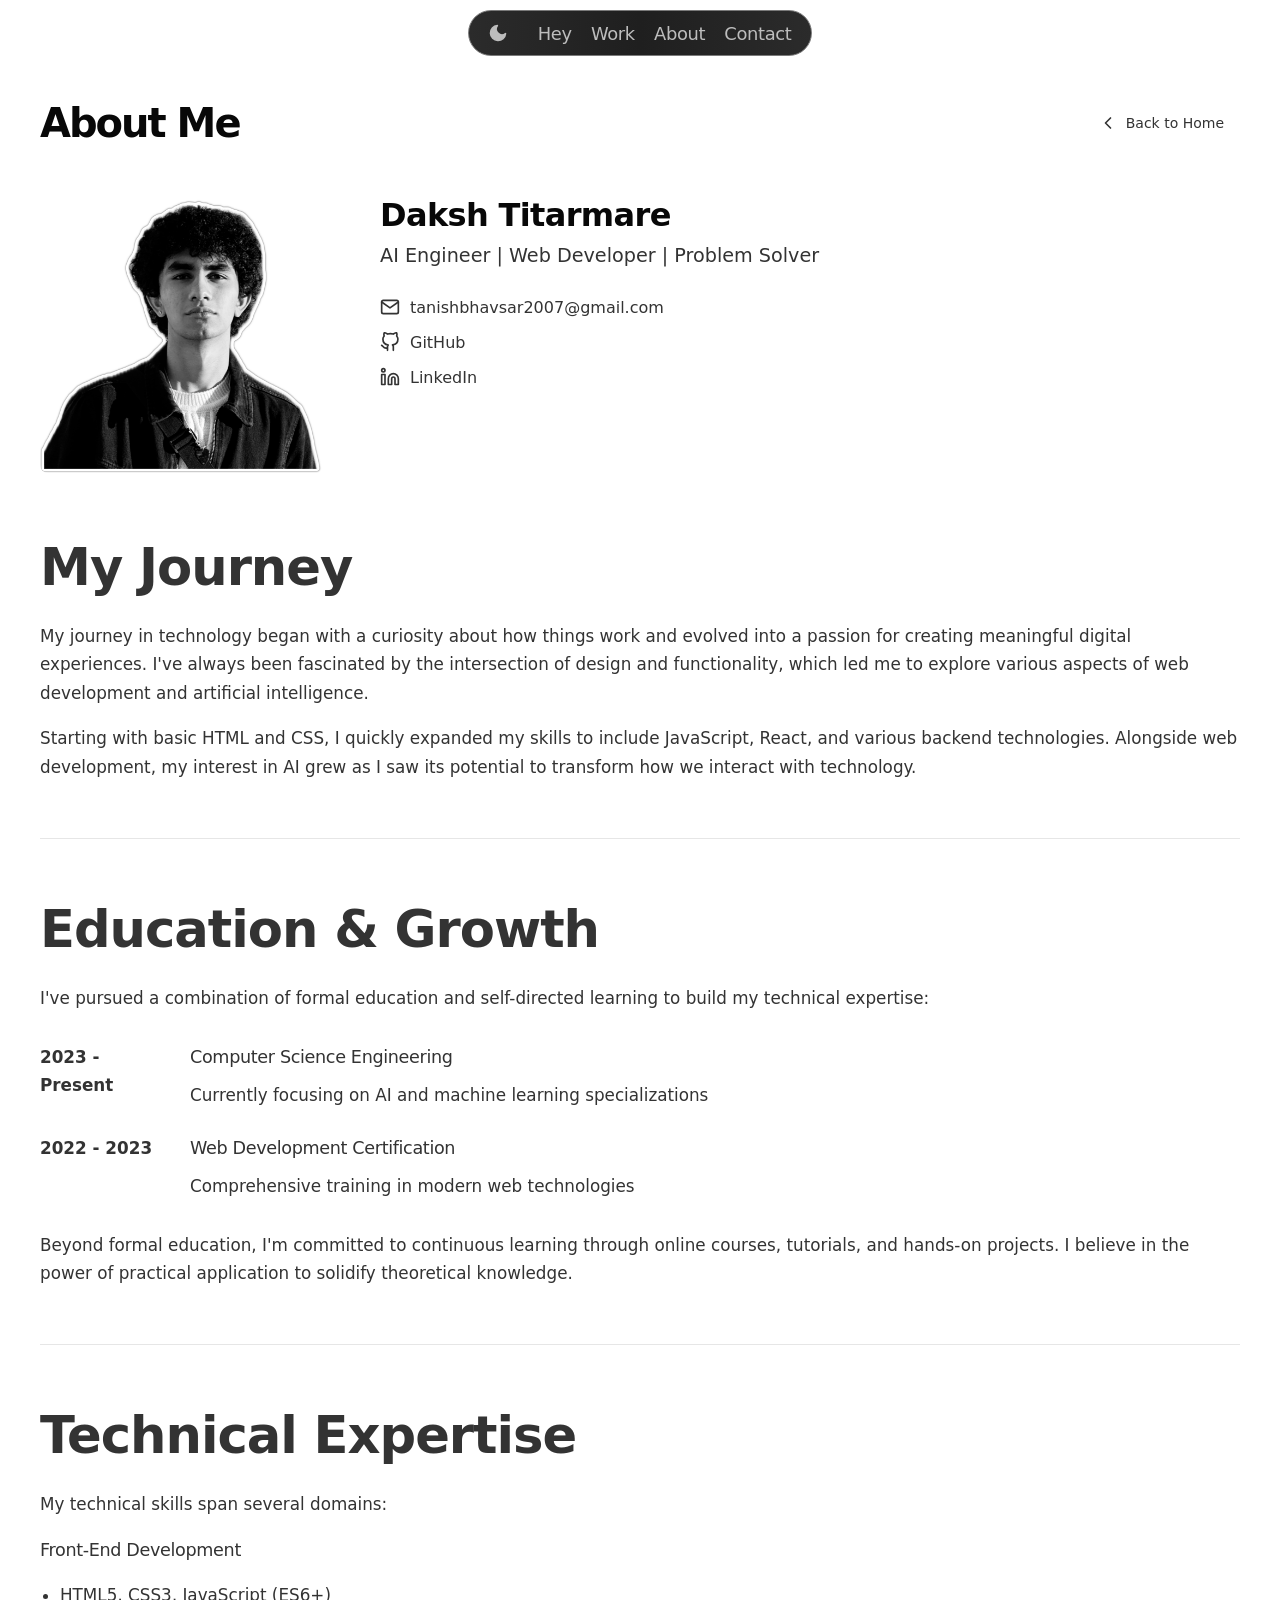
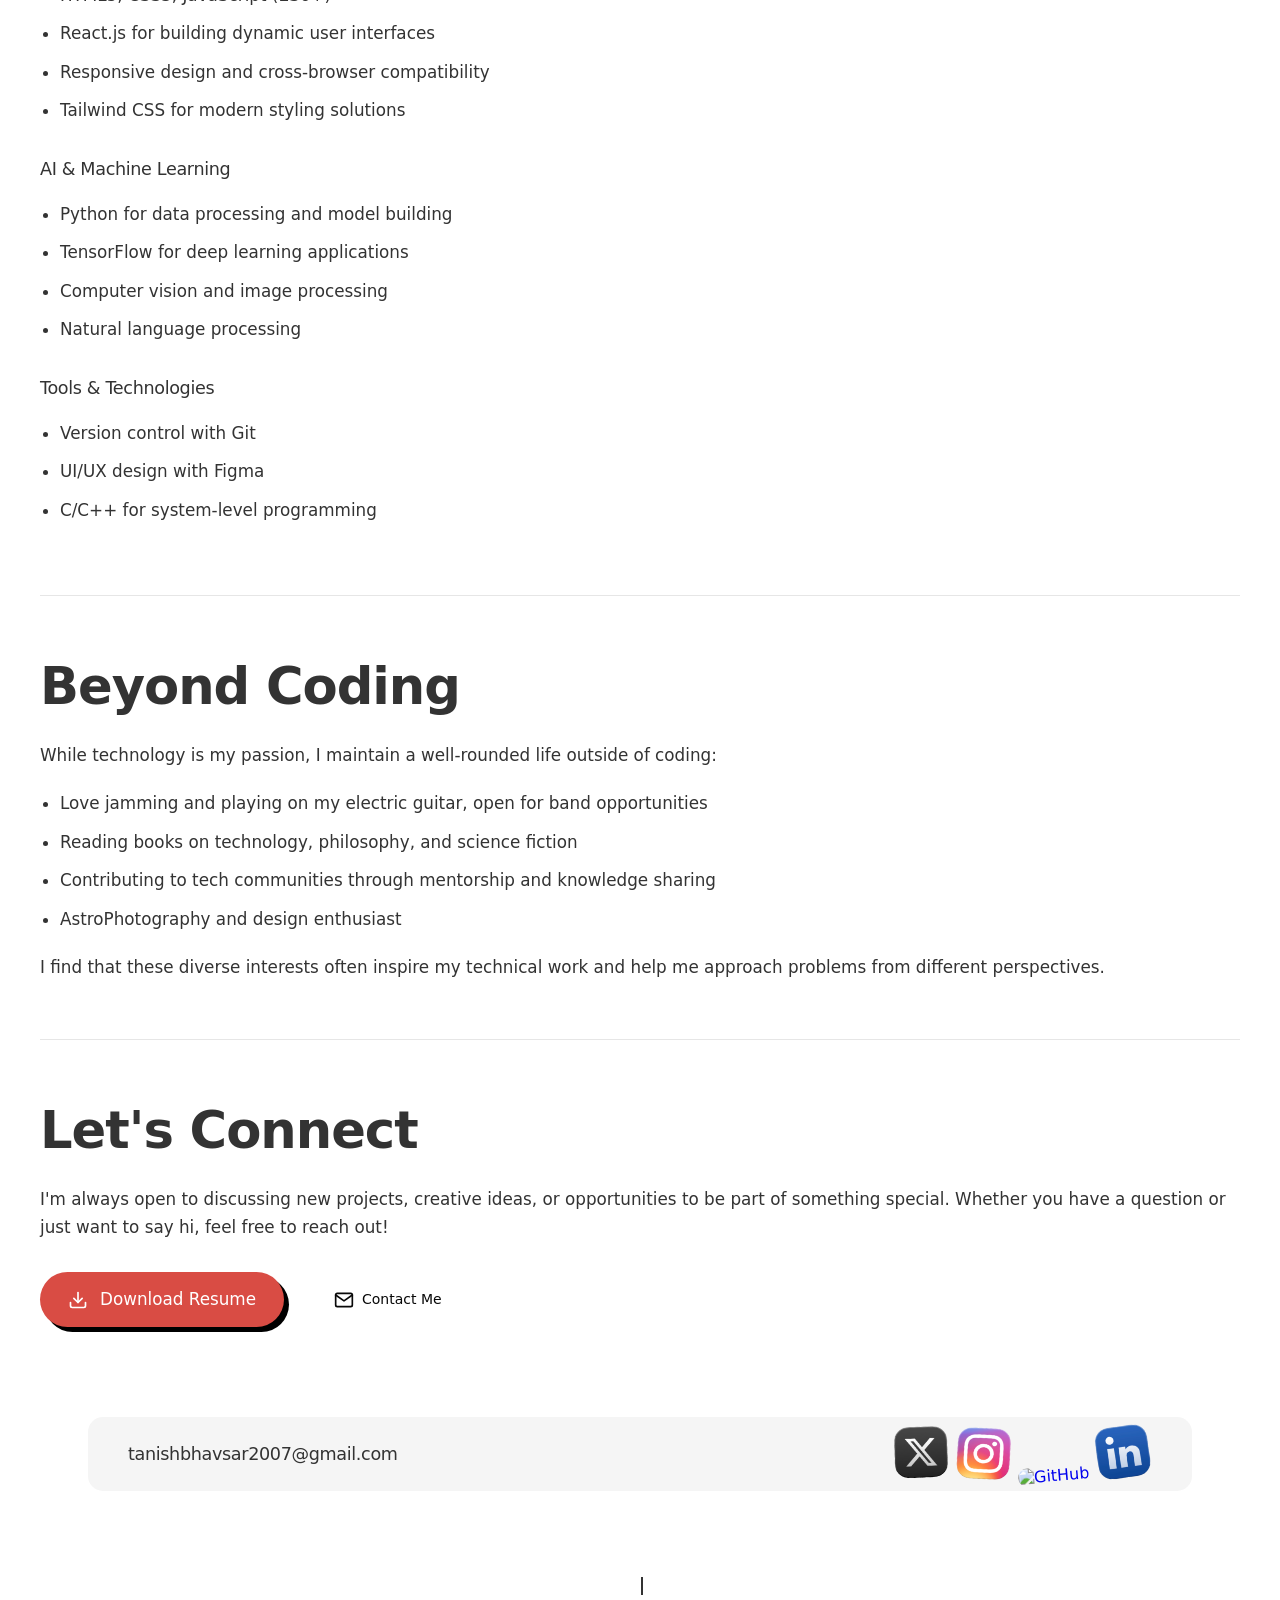
==== Portfolio/about.html @ 8aaceee2 "project-setup" ====
<!DOCTYPE html>
<html lang="en" data-theme="light">
  <head>
    <meta charset="UTF-8" />
    <meta name="viewport" content="width=device-width, initial-scale=1.0" />
    <title>About Daksh Titarmare | Portfolio</title>
    <!-- Favicon links -->
    <link
      rel="apple-touch-icon"
      sizes="180x180"
      href="assets/favicon/apple-touch-icon.png"
    />
    <link
      rel="icon"
      type="image/png"
      sizes="32x32"
      href="assets/favicon/favicon-32x32.png"
    />
    <link
      rel="icon"
      type="image/png"
      sizes="16x16"
      href="assets/favicon/favicon-16x16.png"
    />
    <link rel="manifest" href="assets/favicon/site.webmanifest" />
    <link rel="shortcut icon" href="assets/favicon/favicon.ico" />
    <meta name="theme-color" content="#ffffff" />
    <!-- End favicon links -->
    <link rel="stylesheet" href="index.css" />
  </head>
  <body>
    <div class="taskbar__container">
      <div class="taskbar">
        <button
          id="themeToggle"
          class="theme-toggle"
          aria-label="Toggle dark mode"
        >
          <svg
            xmlns="http://www.w3.org/2000/svg"
            viewBox="0 0 24 24"
            fill="none"
            stroke="currentColor"
            stroke-width="2"
            stroke-linecap="round"
            stroke-linejoin="round"
            class="theme-toggle-icon"
          >
            <path
              d="M21 12.79A9 9 0 1 1 11.21 3 7 7 0 0 0 21 12.79z"
              class="moon-icon"
            ></path>
            <circle
              cx="12"
              cy="12"
              r="5"
              class="sun-icon-circle"
              style="display: none"
            ></circle>
            <line
              x1="12"
              y1="1"
              x2="12"
              y2="3"
              class="sun-icon-line"
              style="display: none"
            ></line>
            <line
              x1="12"
              y1="21"
              x2="12"
              y2="23"
              class="sun-icon-line"
              style="display: none"
            ></line>
            <line
              x1="4.22"
              y1="4.22"
              x2="5.64"
              y2="5.64"
              class="sun-icon-line"
              style="display: none"
            ></line>
            <line
              x1="18.36"
              y1="18.36"
              x2="19.78"
              y2="19.78"
              class="sun-icon-line"
              style="display: none"
            ></line>
            <line
              x1="1"
              y1="12"
              x2="3"
              y2="12"
              class="sun-icon-line"
              style="display: none"
            ></line>
            <line
              x1="21"
              y1="12"
              x2="23"
              y2="12"
              class="sun-icon-line"
              style="display: none"
            ></line>
            <line
              x1="4.22"
              y1="19.78"
              x2="5.64"
              y2="18.36"
              class="sun-icon-line"
              style="display: none"
            ></line>
            <line
              x1="18.36"
              y1="5.64"
              x2="19.78"
              y2="4.22"
              class="sun-icon-line"
              style="display: none"
            ></line>
          </svg>
        </button>
        <a href="index.html#home" class="taskbar__item">Hey</a>
        <a href="index.html#work" class="taskbar__item">Work</a>
        <a href="index.html#story" class="taskbar__item">About</a>
        <a href="index.html#contact" class="taskbar__item">Contact</a>
      </div>

      <!-- Hamburger Menu Button -->
      <button class="hamburger-menu" aria-label="Open Menu">
        <div class="hamburger-line"></div>
        <div class="hamburger-line"></div>
        <div class="hamburger-line"></div>
      </button>

      <!-- Mobile Navigation Menu -->
      <div class="mobile-menu">
        <div class="mobile-menu-header">
          <button
            id="mobileDarkMode"
            class="theme-toggle"
            aria-label="Toggle dark mode"
          >
            <svg
              xmlns="http://www.w3.org/2000/svg"
              viewBox="0 0 24 24"
              fill="none"
              stroke="currentColor"
              stroke-width="2"
              stroke-linecap="round"
              stroke-linejoin="round"
              class="theme-toggle-icon"
            >
              <path
                d="M21 12.79A9 9 0 1 1 11.21 3 7 7 0 0 0 21 12.79z"
                class="mobile-moon-icon"
              ></path>
              <circle
                cx="12"
                cy="12"
                r="5"
                class="mobile-sun-icon-circle"
                style="display: none"
              ></circle>
              <line
                x1="12"
                y1="1"
                x2="12"
                y2="3"
                class="mobile-sun-icon-line"
                style="display: none"
              ></line>
              <line
                x1="12"
                y1="21"
                x2="12"
                y2="23"
                class="mobile-sun-icon-line"
                style="display: none"
              ></line>
              <line
                x1="4.22"
                y1="4.22"
                x2="5.64"
                y2="5.64"
                class="mobile-sun-icon-line"
                style="display: none"
              ></line>
              <line
                x1="18.36"
                y1="18.36"
                x2="19.78"
                y2="19.78"
                class="mobile-sun-icon-line"
                style="display: none"
              ></line>
              <line
                x1="1"
                y1="12"
                x2="3"
                y2="12"
                class="mobile-sun-icon-line"
                style="display: none"
              ></line>
              <line
                x1="21"
                y1="12"
                x2="23"
                y2="12"
                class="mobile-sun-icon-line"
                style="display: none"
              ></line>
              <line
                x1="4.22"
                y1="19.78"
                x2="5.64"
                y2="18.36"
                class="mobile-sun-icon-line"
                style="display: none"
              ></line>
              <line
                x1="18.36"
                y1="5.64"
                x2="19.78"
                y2="4.22"
                class="mobile-sun-icon-line"
                style="display: none"
              ></line>
            </svg>
          </button>
          <button class="close-menu" aria-label="Close Menu">&times;</button>
        </div>
        <div class="mobile-menu-items">
          <a href="index.html#home" class="mobile-menu-item">Hey</a>
          <a href="index.html#work" class="mobile-menu-item">Work</a>
          <a href="index.html#story" class="mobile-menu-item">About</a>
          <a href="index.html#contact" class="mobile-menu-item">Contact</a>
        </div>
      </div>
    </div>

    <div class="about-page-container">
      <div class="about-page-header reveal-section">
        <h1>About Me</h1>
        <a href="index.html" class="back-button">
          <svg
            xmlns="http://www.w3.org/2000/svg"
            width="20"
            height="20"
            viewBox="0 0 24 24"
            fill="none"
            stroke="currentColor"
            stroke-width="2"
            stroke-linecap="round"
            stroke-linejoin="round"
          >
            <path d="M15 18l-6-6 6-6"></path>
          </svg>
          Back to Home
        </a>
      </div>

      <div class="about-page-content">
        <div class="profile-section reveal-section delay-100">
          <div class="profile-image-large">
            <img src="assets/my-image.png" alt="Daksh Titarmare" />
          </div>

          <div class="profile-details">
            <h2>Daksh Titarmare</h2>
            <p class="profile-title">
              AI Engineer | Web Developer | Problem Solver
            </p>

            <div class="profile-links">
              <a href="mailto:tanishbhavsar2007@gmail.com" class="profile-link">
                <svg
                  xmlns="http://www.w3.org/2000/svg"
                  width="20"
                  height="20"
                  viewBox="0 0 24 24"
                  fill="none"
                  stroke="currentColor"
                  stroke-width="2"
                  stroke-linecap="round"
                  stroke-linejoin="round"
                >
                  <path
                    d="M4 4h16c1.1 0 2 .9 2 2v12c0 1.1-.9 2-2 2H4c-1.1 0-2-.9-2-2V6c0-1.1.9-2 2-2z"
                  ></path>
                  <polyline points="22,6 12,13 2,6"></polyline>
                </svg>
                tanishbhavsar2007@gmail.com
              </a>
              <a
                href="https://github.com/Tanish-Dev"
                target="_blank"
                rel="noopener noreferrer"
                class="profile-link"
              >
                <svg
                  xmlns="http://www.w3.org/2000/svg"
                  width="20"
                  height="20"
                  viewBox="0 0 24 24"
                  fill="none"
                  stroke="currentColor"
                  stroke-width="2"
                  stroke-linecap="round"
                  stroke-linejoin="round"
                >
                  <path
                    d="M9 19c-5 1.5-5-2.5-7-3m14 6v-3.87a3.37 3.37 0 0 0-.94-2.61c3.14-.35 6.44-1.54 6.44-7A5.44 5.44 0 0 0 20 4.77 5.07 5.07 0 0 0 19.91 1S18.73.65 16 2.48a13.38 13.38 0 0 0-7 0C6.27.65 5.09 1 5.09 1A5.07 5.07 0 0 0 5 4.77a5.44 5.44 0 0 0-1.5 3.78c0 5.42 3.3 6.61 6.44 7A3.37 3.37 0 0 0 9 18.13V22"
                  ></path>
                </svg>
                GitHub
              </a>
              <a
                href="https://www.linkedin.com/in/tanish-bhavsar-a96354286/"
                target="_blank"
                rel="noopener noreferrer"
                class="profile-link"
              >
                <svg
                  xmlns="http://www.w3.org/2000/svg"
                  width="20"
                  height="20"
                  viewBox="0 0 24 24"
                  fill="none"
                  stroke="currentColor"
                  stroke-width="2"
                  stroke-linecap="round"
                  stroke-linejoin="round"
                >
                  <path
                    d="M16 8a6 6 0 0 1 6 6v7h-4v-7a2 2 0 0 0-2-2 2 2 0 0 0-2 2v7h-4v-7a6 6 0 0 1 6-6z"
                  ></path>
                  <rect x="2" y="9" width="4" height="12"></rect>
                  <circle cx="4" cy="4" r="2"></circle>
                </svg>
                LinkedIn
              </a>
            </div>
          </div>
        </div>

        <div class="about-sections">
          <section class="about-section reveal-section delay-200">
            <h2>My Journey</h2>
            <div class="section-content">
              <p>
                My journey in technology began with a curiosity about how things
                work and evolved into a passion for creating meaningful digital
                experiences. I've always been fascinated by the intersection of
                design and functionality, which led me to explore various
                aspects of web development and artificial intelligence.
              </p>
              <p>
                Starting with basic HTML and CSS, I quickly expanded my skills
                to include JavaScript, React, and various backend technologies.
                Alongside web development, my interest in AI grew as I saw its
                potential to transform how we interact with technology.
              </p>
            </div>
          </section>

          <section class="about-section reveal-section delay-300">
            <h2>Education & Growth</h2>
            <div class="section-content">
              <p>
                I've pursued a combination of formal education and self-directed
                learning to build my technical expertise:
              </p>
              <ul class="education-list">
                <li>
                  <span class="education-year">2023 - Present</span>
                  <div class="education-details">
                    <h3>Computer Science Engineering</h3>
                    <p>
                      Currently focusing on AI and machine learning
                      specializations
                    </p>
                  </div>
                </li>
                <li>
                  <span class="education-year">2022 - 2023</span>
                  <div class="education-details">
                    <h3>Web Development Certification</h3>
                    <p>Comprehensive training in modern web technologies</p>
                  </div>
                </li>
              </ul>
              <p>
                Beyond formal education, I'm committed to continuous learning
                through online courses, tutorials, and hands-on projects. I
                believe in the power of practical application to solidify
                theoretical knowledge.
              </p>
            </div>
          </section>

          <section class="about-section reveal-section delay-400">
            <h2>Technical Expertise</h2>
            <div class="section-content">
              <p>My technical skills span several domains:</p>

              <div class="expertise-category">
                <h3>Front-End Development</h3>
                <ul class="expertise-list">
                  <li>HTML5, CSS3, JavaScript (ES6+)</li>
                  <li>React.js for building dynamic user interfaces</li>
                  <li>Responsive design and cross-browser compatibility</li>
                  <li>Tailwind CSS for modern styling solutions</li>
                </ul>
              </div>

              <div class="expertise-category">
                <h3>AI & Machine Learning</h3>
                <ul class="expertise-list">
                  <li>Python for data processing and model building</li>
                  <li>TensorFlow for deep learning applications</li>
                  <li>Computer vision and image processing</li>
                  <li>Natural language processing</li>
                </ul>
              </div>

              <div class="expertise-category">
                <h3>Tools & Technologies</h3>
                <ul class="expertise-list">
                  <li>Version control with Git</li>
                  <li>UI/UX design with Figma</li>
                  <li>C/C++ for system-level programming</li>
                </ul>
              </div>
            </div>
          </section>

          <section class="about-section reveal-section delay-600">
            <h2>Beyond Coding</h2>
            <div class="section-content">
              <p>
                While technology is my passion, I maintain a well-rounded life
                outside of coding:
              </p>
              <ul class="interests-list">
                <li>
                  Love jamming and playing on my electric guitar, open for band
                  opportunities
                </li>
                <li>
                  Reading books on technology, philosophy, and science fiction
                </li>
                <li>
                  Contributing to tech communities through mentorship and
                  knowledge sharing
                </li>
                <li>AstroPhotography and design enthusiast</li>
              </ul>
              <p>
                I find that these diverse interests often inspire my technical
                work and help me approach problems from different perspectives.
              </p>
            </div>
          </section>

          <section class="about-section reveal-section delay-700">
            <h2>Let's Connect</h2>
            <div class="section-content">
              <p>
                I'm always open to discussing new projects, creative ideas, or
                opportunities to be part of something special. Whether you have
                a question or just want to say hi, feel free to reach out!
              </p>
              <div class="resume-download">
                <a
                  href="assets/Daksh Titarmare Resume.pdf"
                  class="resume-button"
                  download
                >
                  <svg
                    xmlns="http://www.w3.org/2000/svg"
                    width="20"
                    height="20"
                    viewBox="0 0 24 24"
                    fill="none"
                    stroke="currentColor"
                    stroke-width="2"
                    stroke-linecap="round"
                    stroke-linejoin="round"
                  >
                    <path d="M21 15v4a2 2 0 0 1-2 2H5a2 2 0 0 1-2-2v-4"></path>
                    <polyline points="7 10 12 15 17 10"></polyline>
                    <line x1="12" y1="15" x2="12" y2="3"></line>
                  </svg>
                  Download Resume
                </a>
                <a href="index.html#contact" class="contact-button">
                  <svg
                    xmlns="http://www.w3.org/2000/svg"
                    width="20"
                    height="20"
                    viewBox="0 0 24 24"
                    fill="none"
                    stroke="currentColor"
                    stroke-width="2"
                    stroke-linecap="round"
                    stroke-linejoin="round"
                  >
                    <path
                      d="M4 4h16c1.1 0 2 .9 2 2v12c0 1.1-.9 2-2 2H4c-1.1 0-2-.9-2-2V6c0-1.1.9-2 2-2z"
                    ></path>
                    <polyline points="22,6 12,13 2,6"></polyline>
                  </svg>
                  Contact Me
                </a>
              </div>
            </div>
          </section>
        </div>
      </div>
    </div>

    <footer class="custom-footer reveal-section">
      <a class="email" href="mailto:tanishbhavsar2007@gmail.com"
        >tanishbhavsar2007@gmail.com</a
      >
      <div class="social-icons">
        <a href="#"
          ><img src="assets/Screenshot 2025-04-07 at 1.26.39 AM.png" alt="X"
        /></a>
        <a href="#"
          ><img
            src="assets/Screenshot 2025-04-07 at 1.27.49 AM.png"
            alt="Instagram"
        /></a>
        <a
          href="https://github.com/Tanish-Dev"
          target="_blank"
          rel="noopener noreferrer"
          ><img
            src="https://cdn-icons-png.flaticon.com/512/733/733553.png"
            alt="GitHub"
        /></a>
        <a
          href="https://www.linkedin.com/in/tanish-bhavsar-a96354286/"
          target="_blank"
          rel="noopener noreferrer"
          ><img
            src="assets/Screenshot 2025-04-07 at 1.28.20 AM.png"
            alt="LinkedIn"
        /></a>
      </div>
    </footer>

    <!-- Interactive Watermark/Credits -->
    <div class="credits-container">
      <div class="credits-wrapper">
        <div class="credits-text" id="creditsText"></div>
        <div class="credits-cursor"></div>
      </div>
      <div class="credits-effects">
        <!-- Particles divs removed -->
      </div>
    </div>

    <!-- Add reference to external JavaScript file -->
    <script src="main.js"></script>
  </body>
</html>
---- Portfolio/index.css ----
/* Light/Dark Theme Variables */
:root {
  /* Light theme variables (default) */
  --bg-primary: #ffffff;
  --text-primary: #333;
  --text-secondary: rgb(80, 80, 80);
  --headline-color: #080808;
  --card-bg: #f0f0f0;
  --card-text: #373737;
  --gradient-1: linear-gradient(90deg, #ff4747, #242424, #222222);
  --bento-bg-1: #eeeeee;
  --bento-color-1: #333;
  --bento-bg-2: #333333;
  --bento-color-2: #fff;
  --bento-bg-3: #d94c44;
  --bento-color-3: #fff;
  --contact-bg: linear-gradient(145deg, #f6f6f6, #ffffff);
  --contact-border: solid;
  --footer-bg: #f5f5f5;
  --footer-text: #333;
  --email-container-bg: #f5f5f5;
  --card-border: solid black 1.2px;
  --active-nav-color: white; /* Added new variable for active nav item */

  /* Scroll animation variables - faster duration */
  --reveal-distance: 50px;
  --reveal-duration: 0.6s;
}

[data-theme="dark"] {
  /* Dark theme variables */
  --bg-primary: #121212;
  --text-primary: #e0e0e0;
  --text-secondary: rgb(180, 180, 180);
  --headline-color: #f0f0f0;
  --card-bg: #2d2d2d;
  --card-text: #e0e0e0;
  --gradient-1: linear-gradient(90deg, #d94c44, #121212, #000000);
  --bento-bg-1: #292929;
  --bento-color-1: #e0e0e0;
  --bento-bg-2: #e0e0e0;
  --bento-color-2: #292929;
  --bento-bg-3: #d94c44;
  --bento-color-3: #e0e0e0;
  --contact-bg: linear-gradient(145deg, #1a1a1a, #0d0d0d);
  --contact-border: solid 1px #333;
  --footer-bg: #1a1a1a;
  --footer-text: #e0e0e0;
  --email-container-bg: #2d2d2d;
  --card-border: solid #444 1.2px;
}

[data-theme="dark"] .tick {
  display: none;
}

html {
  scroll-behavior: smooth;
}

body {
  font-family: system-ui, -apple-system, BlinkMacSystemFont, "Segoe UI", Roboto,
    Oxygen, Ubuntu, Cantarell, "Open Sans", "Helvetica Neue", sans-serif;
  color: var(--text-primary);
  background-color: var(--bg-primary);
  margin: 0;
  padding: 0;
  transition: background-color 0.3s ease, color 0.3s ease;
}

h1 {
  font-size: 15.5vw;
  font-weight: 600;
  letter-spacing: -0.05em;
  margin: 0;
  color: var(--headline-color);
}

h2 {
  font-size: 7vw;
  font-weight: 550;
  letter-spacing: -0.02em;
  margin: 0;
  color: var(--headline-color);
}

h3 {
  font-size: 2rem;
  font-weight: 500;
  letter-spacing: -0.02em;
  margin: 0 0 1rem 0;
}

.img_container {
  width: 30%;
  display: flex;
  flex-direction: row;
  justify-content: center;
  align-items: center;
}

.img_container img {
  width: 100%;
  height: auto;
}

.screen {
  display: flex;
  flex-direction: column;
  align-items: center;
}

.gradient-block-container {
  display: flex;
  flex-direction: column;
  justify-content: center;
  align-items: center;
  position: relative; /* Added to properly position layover text */
}

.gradient-block {
  background: var(--gradient-1);
  background-size: 300% 100%;
  height: 31vw;
  width: 95%;
  position: relative;
  border: solid 1px #4a4a4a;
  border-top: none;
  overflow: hidden;
  animation: gradientShift 4s ease infinite;
}

[data-theme="dark"] .skills_text {
  margin-top: 60px;
}

@keyframes gradientShift {
  0% {
    background-position: 0% 30%;
  }
  50% {
    background-position: 100% 50%;
  }
  100% {
    background-position: 0% 20%;
  }
}

/* Adding noise texture overlay */
.gradient-block::before {
  content: "";
  position: absolute;
  top: 0;
  left: 0;
  width: 100%;
  height: 100%;
  opacity: 0.02;
  background-image: url("data:image/svg+xml,%3Csvg viewBox='0 0 200 200' xmlns='http://www.w3.org/2000/svg'%3E%3Cfilter id='noiseFilter'%3E%3CfeTurbulence type='fractalNoise' baseFrequency='0.65' numOctaves='3' stitchTiles='stitch'/%3E%3C/filter%3E%3Crect width='100%' height='100%' filter='url(%23noiseFilter)'/%3E%3C/svg%3E");
  pointer-events: none;
  z-index: 1;
}

.layover-text {
  position: absolute;
  top: 78%;
  left: 8%;
  width: 25%;
  transform: translateY(-50%);
  color: white;
  font-size: 3vw;
  text-align: left;
  font-weight: 600;
  letter-spacing: -0.04em;
  z-index: 2; /* Ensure text stays on top */
}

.sub-text {
  text-align: end;
  margin-right: 10vw;
  margin-top: -0.5vw;
}

.sub-text h3 {
  font-size: 2.5vw;
  color: var(--text-secondary);
}

.taskbar__container {
  display: flex;
  flex-direction: column;
  align-items: center;
  justify-content: center;
}

.taskbar {
  font-weight: 500;
  letter-spacing: -0.02em;
  border-radius: 24px;
  position: fixed;
  top: 10px;
  height: 44px;
  width: 14%;
  background: linear-gradient(90deg, #2b2b2b, #1f1f1f, #2b2b2b);
  color: rgb(189, 189, 189);
  display: flex;
  align-items: center;
  padding: 0 1.5rem;
  gap: 1.2rem;
  font-size: 2vw;
  justify-content: center;
  cursor: pointer;
  z-index: 100;
  border: solid 1px #7a7a7a;
}

.taskbar__item {
  color: rgb(189, 189, 189);
  text-decoration: none;
  font-size: 1.4vw;
  font-weight: 500;
  letter-spacing: -0.02em;
  transition: 0.2s ease-in-out;
}

.taskbar__item:hover {
  color: white;
}

/* New styles for active taskbar item - removing the dot */
.taskbar__item.active {
  color: var(--active-nav-color);
  position: relative;
}

/* Also add styles for mobile menu active items */
.mobile-menu-item.active {
  background-color: var(--card-bg);
  font-weight: 600;
  transform: translateX(10px);
}

.tick {
  width: 40%;
  margin-left: 5vw;
  margin-top: -4vw;
}

.container2 {
  display: flex;
  flex-direction: column;
  align-items: center;
  justify-content: center;
  margin-top: 1vw;
  margin-bottom: 7vw;
}

/* Skills Section Styles - Now First */
.skills_text {
  display: flex;
  flex-direction: column;
  align-items: center;
  justify-content: center;
}

.skills_section {
  width: 100%;
  margin: 3rem auto 6rem;
  padding: 0;
  overflow: hidden;
}

/* Skills Carousel Styles */
.skills_carousel {
  position: relative;
  overflow: hidden;
  margin: 2rem 0;
  padding: 1rem 0;
}

.skills_track {
  display: flex;
  transition: transform 1.5s ease; /* Slower transition for smoother scrolling */
  gap: 1.5rem;
  padding: 0 1rem;
}

.skill_item {
  flex: 0 0 auto;
  background-color: var(--card-bg);
  color: var(--card-text);
  padding: 1rem 1.5rem;
  border-radius: 10px;
  font-weight: 500;
  text-align: center;
  transition: all 0.3s ease;
  border: var(--card-border);
  min-width: 150px;
  box-shadow: 0 5px 10px rgba(0, 0, 0, 0.1);
  display: flex;
  flex-direction: column;
  align-items: center;
  justify-content: center;
  cursor: pointer;
}

.skill_item:hover {
  transform: translateY(-5px);
  box-shadow: 0 8px 15px rgba(0, 0, 0, 0.15);
}

.skill_item .skill_icon {
  font-size: 2rem;
  margin-bottom: 0.5rem;
}

.skill_icon img {
  width: 40px;
  height: 40px;
  margin-bottom: 0.5rem;
  transition: transform 0.3s ease;
}

.skill_item:hover .skill_icon img {
  transform: scale(1.1);
}

/* Skills Description Styles */
.skills_description {
  max-width: 800px;
  margin: 30px auto 30px;
  text-align: center;
  font-size: 1.1rem;
  line-height: 1.6;
}

.skill-tab {
  display: flex;
  flex-direction: row;
  justify-content: center;
  align-items: center;
  gap: 1rem;
}

/* Responsive Carousel Styles */
@media (max-width: 768px) {
  .skills_track {
    gap: 1rem;
  }

  .skill_item {
    min-width: 120px;
    padding: 0.75rem 1rem;
  }
}

@media (max-width: 576px) {
  .skill_item {
    min-width: 100px;
  }
}

/* Work Experience Section Styles */
.experience_section {
  max-width: 1200px;
  margin: 6rem auto;
  padding: 0 2rem;
}

.experience_text {
  display: flex;
  flex-direction: column;
  align-items: center;
  justify-content: center;
  text-align: center;
  margin-bottom: 4rem;
}

.experience_description {
  max-width: 800px;
  margin: 30px auto 30px;
  text-align: center;
  font-size: 1.1rem;
  line-height: 1.6;
  color: var(--text-secondary);
}

.experience_timeline {
  display: flex;
  flex-direction: column;
  gap: 3rem;
  position: relative;
}

.experience_timeline::before {
  content: '';
  position: absolute;
  left: 30px;
  top: 0;
  bottom: 0;
  width: 2px;
  background: linear-gradient(180deg, #d94c44, rgba(217, 76, 68, 0.3));
}

.experience_item {
  position: relative;
  padding-left: 80px;
}

.experience_item::before {
  content: '';
  position: absolute;
  left: 21px;
  top: 20px;
  width: 18px;
  height: 18px;
  background-color: #d94c44;
  border-radius: 50%;
  border: 4px solid var(--bg-primary);
  box-shadow: 0 0 0 2px #d94c44;
}

.experience_content {
  background-color: var(--card-bg);
  padding: 2rem;
  border-radius: 15px;
  border: var(--card-border);
  box-shadow: 0 5px 15px rgba(0, 0, 0, 0.1);
  transition: all 0.3s ease;
}

.experience_content:hover {
  transform: translateY(-5px);
  box-shadow: 0 10px 25px rgba(0, 0, 0, 0.15);
}

.experience_header {
  margin-bottom: 1rem;
}

.experience_header h3 {
  color: var(--headline-color);
  font-size: 1.5rem;
  margin-bottom: 0.5rem;
}

.experience_company {
  display: block;
  font-size: 1.1rem;
  font-weight: 600;
  color: #d94c44;
  margin-bottom: 0.25rem;
}

.experience_duration {
  display: block;
  font-size: 0.9rem;
  color: var(--text-secondary);
  font-style: italic;
}

.experience_meta {
  display: flex;
  align-items: center;
  gap: 1rem;
  margin-top: 0.5rem;
}

.experience_status {
  padding: 0.3rem 0.8rem;
  border-radius: 15px;
  font-size: 0.8rem;
  font-weight: 600;
  text-transform: uppercase;
  letter-spacing: 0.5px;
}

.experience_status.completed {
  background-color: rgba(34, 197, 94, 0.1);
  color: #22c55e;
  border: 1px solid rgba(34, 197, 94, 0.2);
}

.experience_status.active {
  background-color: rgba(217, 76, 68, 0.1);
  color: #d94c44;
  border: 1px solid rgba(217, 76, 68, 0.2);
  animation: pulse-active 2s infinite;
}

@keyframes pulse-active {
  0%, 100% { opacity: 1; }
  50% { opacity: 0.7; }
}

.experience_achievements {
  display: flex;
  gap: 1.5rem;
  margin: 1.5rem 0;
  flex-wrap: wrap;
}

.achievement_item {
  display: flex;
  flex-direction: column;
  align-items: center;
  text-align: center;
  padding: 1rem;
  background-color: rgba(217, 76, 68, 0.05);
  border-radius: 12px;
  border: 1px solid rgba(217, 76, 68, 0.1);
  min-width: 80px;
  transition: all 0.3s ease;
}

.achievement_item:hover {
  transform: translateY(-3px);
  background-color: rgba(217, 76, 68, 0.1);
}

.achievement_number {
  font-size: 1.8rem;
  font-weight: 700;
  color: #d94c44;
  line-height: 1;
  margin-bottom: 0.3rem;
}

.achievement_label {
  font-size: 0.8rem;
  color: var(--text-secondary);
  font-weight: 500;
  text-align: center;
  line-height: 1.2;
}

.experience_highlights {
  margin: 1.5rem 0;
}

.experience_highlights h4 {
  color: var(--headline-color);
  font-size: 1rem;
  margin-bottom: 0.8rem;
  font-weight: 600;
}

.highlights_list {
  list-style: none;
  padding: 0;
  margin: 0;
}

.highlights_list li {
  position: relative;
  padding-left: 1.5rem;
  margin-bottom: 0.6rem;
  color: var(--text-secondary);
  font-size: 0.95rem;
  line-height: 1.4;
}

.highlights_list li::before {
  content: '▶';
  position: absolute;
  left: 0;
  color: #d94c44;
  font-size: 0.8rem;
  top: 0.1rem;
}

/* Dark theme adjustments for new elements */
[data-theme="dark"] .achievement_item {
  background-color: rgba(217, 76, 68, 0.08);
  border-color: rgba(217, 76, 68, 0.15);
}

[data-theme="dark"] .achievement_item:hover {
  background-color: rgba(217, 76, 68, 0.15);
}

[data-theme="dark"] .experience_status.completed {
  background-color: rgba(34, 197, 94, 0.15);
  border-color: rgba(34, 197, 94, 0.25);
}

[data-theme="dark"] .experience_status.active {
  background-color: rgba(217, 76, 68, 0.15);
  border-color: rgba(217, 76, 68, 0.25);
}

.experience_description_text {
  font-size: 1rem;
  line-height: 1.6;
  color: var(--text-secondary);
  margin-bottom: 1.5rem;
}

.experience_skills {
  display: flex;
  flex-wrap: wrap;
  gap: 0.5rem;
  margin-bottom: 1.5rem;
}

.skill_tag {
  background-color: rgba(217, 76, 68, 0.1);
  color: #d94c44;
  padding: 0.4rem 0.8rem;
  border-radius: 20px;
  font-size: 0.85rem;
  font-weight: 500;
  border: 1px solid rgba(217, 76, 68, 0.2);
}

.company_link {
  display: inline-flex;
  align-items: center;
  gap: 0.5rem;
  color: #d94c44;
  text-decoration: none;
  font-weight: 500;
  transition: all 0.3s ease;
}

.company_link:hover {
  color: var(--headline-color);
  transform: translateX(5px);
}

.company_link svg {
  transition: transform 0.3s ease;
}

.company_link:hover svg {
  transform: scale(1.2);
}

/* Dark theme adjustments */
[data-theme="dark"] .skill_tag {
  background-color: rgba(217, 76, 68, 0.2);
  border-color: rgba(217, 76, 68, 0.3);
}

/* Responsive styles for experience section */
@media (max-width: 768px) {
  .experience_section {
    padding: 0 1rem;
    margin: 4rem auto;
  }

  .experience_timeline::before {
    left: 15px;
  }

  .experience_item {
    padding-left: 50px;
  }

  .experience_item::before {
    left: 6px;
    width: 16px;
    height: 16px;
  }

  .experience_content {
    padding: 1.5rem;
  }

  .experience_header h3 {
    font-size: 1.3rem;
  }

  .experience_meta {
    flex-direction: column;
    align-items: flex-start;
    gap: 0.5rem;
  }

  .experience_achievements {
    gap: 1rem;
    justify-content: center;
  }

  .achievement_item {
    min-width: 70px;
    padding: 0.8rem;
  }

  .achievement_number {
    font-size: 1.5rem;
  }

  .achievement_label {
    font-size: 0.75rem;
  }

  .experience_skills {
    gap: 0.4rem;
  }

  .skill_tag {
    font-size: 0.8rem;
    padding: 0.3rem 0.6rem;
  }

  .highlights_list li {
    font-size: 0.9rem;
  }
}

@media (max-width: 576px) {
  .experience_timeline::before {
    display: none;
  }

  .experience_item {
    padding-left: 0;
  }

  .experience_item::before {
    display: none;
  }

  .experience_content {
    padding: 1.2rem;
  }

  .experience_achievements {
    flex-direction: column;
    gap: 0.8rem;
  }

  .achievement_item {
    flex-direction: row;
    justify-content: space-between;
    align-items: center;
    text-align: left;
    padding: 0.8rem 1rem;
  }

  .achievement_number {
    font-size: 1.4rem;
  }

  .achievement_label {
    font-size: 0.85rem;
    text-align: right;
  }
}

/* Latest Work Section Styles - Now Second */
/* Card Container Styles */
.card_container {
  display: grid;
  grid-template-columns: repeat(auto-fill, minmax(300px, 1fr));
  gap: 3rem;
  width: 80%;
  max-width: 1200px;
  margin: 4rem auto;
  padding: 0 2rem;
}

.card {
  background-color: #fff;
  border-radius: 12px;
  overflow: hidden;
  box-shadow: 0 5px 15px rgba(0, 0, 0, 0.1);
  transition: transform 0.3s ease, box-shadow 0.3s ease;
  perspective: 1000px;
}

.card:hover {
  transform: translateY(-10px) rotate3d(1, 5, 0, 5deg);
  box-shadow: 0 15px 30px rgba(0, 0, 0, 0.15);
}

.card_image {
  width: 100%;
  height: 200px;
  overflow: hidden;
}

.card_image img {
  width: 100%;
  height: 100%;
  object-fit: cover;
  transition: transform 0.5s ease;
}

.card:hover .card_image img {
  transform: scale(1.05);
}

.card_content {
  padding: 1.5rem;
}

.card_button {
  display: inline-block;
  background-color: #1f1f1f;
  color: #fff;
  text-decoration: none;
  padding: 0.75rem 1.5rem;
  border-radius: 6px;
  margin-top: 1rem;
  font-weight: 500;
  transition: background-color 0.3s ease;
}

.card_button:hover {
  background-color: #333;
}

/* Bento Box Styles */
.bento-container {
  display: grid;
  grid-template-columns: repeat(4, 1fr);
  gap: 20px;
  width: 90%;
  max-width: 1400px;
  margin: 4rem auto;
  padding: 0 2rem;
}

.bento-box {
  border-radius: 24px;
  overflow: hidden;
  box-shadow: 0 5px 15px rgba(0, 0, 0, 0.05);
  transition: all 0.4s ease;
  position: relative;
  min-height: 200px;
}

.bento-box:hover {
  transform: translateY(-10px) rotate3d(1, 5, 0, 5deg);
  box-shadow: 0 15px 30px rgba(0, 0, 0, 0.1);
}

.bento-content {
  height: 100%;
  padding: 30px;
  position: relative;
  z-index: 2;
}

.bento-content h3 {
  font-size: 2.2rem;
  font-weight: 600;
  letter-spacing: -0.03em;
  margin: 0 0 0.8rem 0;
  line-height: 1.2;
}

.bento-content p {
  font-size: 1.1rem;
  line-height: 1.5;
  margin-top: 0;
  margin-bottom: auto;
  opacity: 0.9;
}

/* Color variations for bento boxes */
.bento-content.color-1 {
  background-color: var(--bento-bg-1);
  color: var(--bento-color-1);
}

.bento-content.color-2 {
  background-color: var(--bento-bg-2);
  color: var(--bento-color-2);
}

.bento-content.color-3 {
  background-color: var(--bento-bg-3);
  color: var(--bento-color-3);
}

.bento-content.color-4 {
  background-color: var(--bento-bg-1);
  color: var(--bento-color-1);
}

.bento-content.color-5 {
  background-color: var(--bento-bg-3);
  color: var(--bento-color-3);
}

.bento-content.color-6 {
  background-color: var(--bento-bg-2);
  color: var(--bento-color-2);
  transition: 0.2s ease-in-out;
}

.bento-button {
  display: inline-block;
  align-self: flex-start;
  background-color: #f1f1f1;
  color: rgb(31, 31, 31);
  text-decoration: none;
  padding: 0.75rem 1.5rem;
  border-radius: 50px;
  margin-top: 1.5rem;
  border: black solid 1.5px;
  font-weight: 500;
  transition: all 0.3s ease;
  box-shadow: 5px 5px 0px #000;
  position: relative;
  padding-right: 3.2rem;
}

.bento-button::after {
  content: "";
  position: absolute;
  right: 1rem;
  top: 50%;
  transform: translateY(-50%);
  width: 1.5rem;
  height: 1.5rem;
  background-image: url("https://cdn-icons-png.flaticon.com/512/2111/2111432.png");
  background-size: contain;
  background-repeat: no-repeat;
  background-position: center;
  transition: transform 0.2s ease;
}

/* Web link icon (globe) for website project links */
.bento-button.web-link::after {
  background-image: url("https://cdn-icons-png.flaticon.com/512/2301/2301129.png");
  width: 1.3rem; /* Slightly smaller than the GitHub icon */
  height: 1.3rem;
}

.bento-button:hover::after {
  transform: translateY(-50%) scale(1.1);
}

.bento-button:hover {
  transform: translateY(-3px);
  box-shadow: 7px 7px 0px #000;
}

.bento-content.color-3 .bento-button,
.bento-content.color-6 .bento-button {
  color: black;
  background-color: #eeeeee;
  border: solid;
}

.bento-content.color-4 .bento-button {
  background-color: #d94c44;
  color: #fff;
}

.bento-content.color-2 .bento-button {
  background-color: #eeeeee;
  color: #1f1f1f;
  border: solid;
}

.bento-content.color-1 .bento-button {
  background-color: #eeeeee;
  border: solid;
  color: #1f1f1f;
}

/* Box sizes */
.bento-box.large {
  grid-column: span 2;
  grid-row: span 2;
  border: solid black 2px;
}

.bento-box.medium {
  grid-column: span 2;
  grid-row: span 1;
}
.bento-box.medium.bento-box.vertical {
  border: solid 2px black;
}

.bento-box.small {
  grid-column: span 1;
  grid-row: span 1;
}

.bento-box.vertical {
  grid-column: span 1;
  grid-row: span 2;
}

/* Responsive adjustments for bento layout */
@media (max-width: 1200px) {
  .bento-container {
    grid-template-columns: repeat(3, 1fr);
  }
}

@media (max-width: 992px) {
  .bento-container {
    grid-template-columns: repeat(2, 1fr);
  }
}

@media (max-width: 576px) {
  .bento-container {
    grid-template-columns: 1fr;
  }

  .bento-box.large,
  .bento-box.medium,
  .bento-box.small,
  .bento-box.vertical {
    grid-column: span 1;
    grid-row: span 1;
    min-height: 250px;
  }
}

/* About Section Styles - Still Third */
.about_section {
  display: flex;
  flex-direction: row;
  justify-content: center;
  width: 90%;
  gap: 3rem;
  max-width: 1200px;
  margin: 10vw auto;
  padding: 0 2rem;
}

.about_content {
  display: flex;
  flex-direction: row;
  gap: 3rem;
  width: 120%;
  justify-content: center;
  align-items: center;
}

.about_text {
  align-items: center;
  font-size: 1.2rem;
  line-height: 1.6;
  margin-top: 10px;
  padding-top: 20px;
}

.about_text p {
  margin-bottom: 1.5rem;
}

/* Profile Image Styles */
.profile_image_container {
  display: flex;
  justify-content: center;
  align-items: center;
}

.profile_image {
  width: 100%;
  max-width: 550px;
  height: auto;
  transition: transform 0.3s ease;
}

/* Contact Section Styles */
.contact_section {
  max-width: 1200px;
  margin: 7vw;
  padding: 3rem 5rem;
  border-radius: 24px;
  border: var(--contact-border);
  background: var(--contact-bg);
  box-shadow: 0 10px 30px rgba(0, 0, 0, 0.08);
}

.contact_container {
  margin-top: 2rem;
  display: flex;
  flex-direction: column;
  gap: 2rem;
}

.contact_heading {
  position: relative;
  display: inline-block;
  margin-bottom: 1rem;
}

.contact_heading::after {
  content: "";
  position: absolute;
  bottom: -10px;
  left: 0;
  width: 60px;
  height: 4px;
  background-color: #d94c44;
  border-radius: 2px;
}

.contact_info {
  font-size: 1.1rem;
  line-height: 1.8;
  max-width: 800px;
  position: relative;
  padding-left: 2rem;
  border-left: 3px solid #d94c44;
}

.contact_links {
  display: flex;
  flex-wrap: wrap;
  gap: 1.5rem;
  margin-top: 1rem;
}

.contact_link {
  display: inline-flex;
  align-items: center;
  justify-content: center;
  gap: 0.5rem;
  background-color: #1f1f1f;
  color: #fff;
  text-decoration: none;
  padding: 0.85rem 2rem;
  border-radius: 50px;
  font-weight: 500;
  transition: all 0.3s ease;
  box-shadow: 5px 5px 0px rgba(0, 0, 0, 0.2);
  position: relative;
  overflow: hidden;
}

.contact_link::before {
  content: "";
  position: absolute;
  top: 0;
  left: -100%;
  width: 100%;
  height: 100%;
  background: linear-gradient(
    90deg,
    transparent,
    rgba(255, 255, 255, 0.2),
    transparent
  );
  transition: 0.5s;
}

.contact_link:hover::before {
  left: 100%;
}

.contact_link:hover {
  background-color: #d94c44;
  transform: translateY(-5px) scale(1.05);
  box-shadow: 8px 8px 0px rgba(0, 0, 0, 0.15);
}

.contact_form {
  background-color: rgba(128, 128, 128, 0.05);
  padding: 25px;
  border-radius: 10px;
  box-shadow: 0 5px 15px rgba(0, 0, 0, 0.05);
  border: 1px solid rgba(128, 128, 128, 0.1);
  max-width: 90%;
  margin: 0 auto;
}

.form_group {
  margin-bottom: 16px;
}

.form_label {
  display: block;
  margin-bottom: 6px;
  font-weight: 500;
  color: var(--headline-color);
  font-size: 0.95rem;
}

.form_input,
.form_textarea {
  width: 92%;
  padding: 10px 12px;
  border: 1px solid rgba(128, 128, 128, 0.2);
  border-radius: 5px;
  font-family: inherit;
  font-size: 0.95rem;
  background-color: var(--bg-primary);
  color: var(--text-primary);
  transition: border-color 0.3s ease, box-shadow 0.3s ease;
}

.form_input:focus,
.form_textarea:focus {
  outline: none;
  border-color: var(--accent-color, #d94c44);
  box-shadow: 0 0 0 3px rgba(217, 76, 68, 0.1);
}

.form_textarea {
  resize: vertical;
  min-height: 100px;
}

.form_button {
  display: inline-flex;
  align-items: center;
  gap: 8px;
  background-color: var(--headline-color);
  color: var(--bg-primary);
  border: none;
  padding: 10px 20px;
  border-radius: 5px;
  font-size: 0.95rem;
  cursor: pointer;
  transition: all 0.3s ease;
  box-shadow: 4px 4px 0px rgba(0, 0, 0, 0.2);
  margin-top: 8px;
  font-weight: 400;
}

.contact_socials {
  display: flex;
  gap: 1.5rem;
  margin-top: 2rem;
}

.social_link {
  display: flex;
  align-items: center;
  justify-content: center;
  width: 50px;
  height: 50px;
  border-radius: 50%;
  background-color: #f1f1f1;
  transition: all 0.3s ease;
}

.social_link:hover {
  transform: translateY(-5px) rotate(10deg);
  background-color: #d94c44;
}

.social_link img {
  width: 24px;
  height: 24px;
  transition: all 0.3s ease;
}

.social_link:hover img {
  filter: brightness(0) invert(1);
}

.sub-container {
  display: flex;
  flex-direction: column;
  align-items: flex-start;
  gap: 1rem;
}

/* Responsive styles for contact section */
@media (max-width: 768px) {
  .contact_section {
    padding: 1.5rem;
  }

  .contact_links {
    flex-direction: row;
    align-items: flex-start;
    gap: 1rem;
  }

  .contact_link {
    justify-content: center;
  }

  .social_link {
    width: 40px;
    height: 40px;
  }

  .form_button {
    width: 100%;
  }
}

.email-container {
  display: inline-flex;
  align-items: center;
  gap: 1rem;
  padding: 1rem 2rem;
  background-color: var(--email-container-bg);
  border-radius: 50px;
  margin: 1rem 0;
  box-shadow: 0px 0px 10px 0px rgb(0 0 0 / 16%);
  transition: all 0.3s ease;
}

.email-container:hover {
  transform: translateY(-3px);
  box-shadow: 0 5px 15px rgba(0, 0, 0, 0.1);
}

.email {
  font-size: 1.1rem;
  color: var(--footer-text);
  font-weight: 500;
  letter-spacing: -0.02em;
}

.custom-footer {
  background-color: var(--footer-bg);
  padding: 6px 40px;
  display: flex;
  flex-direction: row;
  justify-content: space-between;
  align-items: center;
  border-radius: 15px;
  margin: 40px auto;
  width: 80%;
}

/* Footer Styles */
footer {
  background-color: #1f1f1f;
  color: #fff;
  text-align: center;
  padding: 2rem 0;
  margin-top: 5rem;
}
.social-icons a {
  display: inline-block;
  transition: transform 0.3s ease, box-shadow 0.3s ease;
}

.social-icons a:hover {
  transform: translateY(-12px);
  
}

.social-icons img {
  width: 4.5vw;
  height: 4.5vw;
  border-radius: 10px;
  transform: rotate(-5deg);
}

.social-icons a:hover img {
  transform: rotate(0deg) scale(1.1);
}

/* Responsive Styles */
@media (min-width: 768px) {
  .about_text {
    flex: 2;
  }

  .skills_container {
    flex: 1;
    margin-top: 0;
  }

  .taskbar {
    width: 23%;
  }
}

@media (max-width: 768px) {
  .tick {
    display: none;
  }
  .custom-footer {
    flex-direction: column;
    align-items: center;
    gap: 1rem;
    padding: 20px 10px;
  }
  .social-icons img {
    width: 3rem;
    height: 3rem;
  }
  .sub-text h3 {
    font-size: 4vw;
    text-align: start;
    margin: 0;
    margin-left: 5vw;
    margin-top: 3vw;
  }
  .skills_description {
    margin: 2vw 8vw;
  }
  .card_container {
    grid-template-columns: 1fr;
  }

  .about_section {
    flex-direction: column;
    align-items: center;
  }

  .about_text {
    padding-top: 0;
  }

  .taskbar {
    display: none;
  }
  .about_content {
    padding: 0;
  }
  .bento-container {
    padding: 0;
  }
  .about_section {
    padding: 0;
  }

  .profile_image {
    width: 100%;
    max-width: 400px;
  }

  h2 {
    font-size: 9vw;
  }

  .gradient-block {
    height: 90vw;
  }

  .layover-text {
    font-size: 6vw;
    top: 80%;
    left: 10%;
  }

  .screen h1 {
    font-size: 17vw;
    margin-left: 20px;
  }

  .about_content {
    display: flex;
    flex-direction: column;
    width: 100%;
  }
}

@media (max-width: 460px) {
  .custom-footer {
    height: 100px;
    flex-direction: column;
    justify-content: center;
    align-items: center;
    gap: 1rem;
    border-radius: 20px;
    padding: 20px 10px;
  }
  h2 {
    font-weight: 600;
    font-size: 12vw;
  }
  .container2 {
    margin-top: -10vw;
  }
  [data-theme="dark"] .skills_text {
    margin-top: 10px;
  }
  .skills_text h2 {
    margin-top: 20px;
    margin-bottom: 6px;
  }
  .social-icons img {
    width: 10vw;
    height: 10vw;
  }
  .contact_link {
    width: 100%;
  }
  .gradient-block {
    height: 110vw;
  }
  .screen {
    margin-top: 24px;
  }
  .custom-footer a {
    font-size: 1.1rem;
  }
  .skills_description {
    font-size: 1rem;
  }
  .screen h1 {
    line-height: 1;
    margin-bottom: 10px;
  }

  .custom-footer a:hover {
    text-decoration: underline;
  }
  .contact_info p {
    font-size: 1rem;
  }
  .email-container {
    padding: 0.5rem 1rem;
  }
  .email-container {
    display: none;
  }
}

.button-wrapper {
  transform: rotate(-5deg);
}

.connect-btn {
  background-color: #d94c44;
  color: white;
  font-size: 2rem;
  font-weight: bold;
  border: none;
  padding: 1rem 3rem;
  border-radius: 50px;
  cursor: pointer;
  box-shadow: 10px 10px 0px #000;
  transition: all 0.3s ease;
  font-family: system-ui, -apple-system, BlinkMacSystemFont, "Segoe UI", Roboto,
    Oxygen, Ubuntu, Cantarell, "Open Sans", "Helvetica Neue", sans-serif;
}

.connect-btn:hover {
  box-shadow: 12px 12px 0px #000;
  transform: scale(1.05);
}

a {
  text-decoration: none;
}

.custom-footer a:hover {
  text-decoration: underline;
}

.email {
  color: var(--footer-text);
  font-weight: 500;
}

/* Interactive Credits/Watermark Styles */
.credits-container {
  display: flex;
  flex-direction: column;
  align-items: center;
  justify-content: center;
  margin: 20px auto;
  padding: 15px 0;
  position: relative;
  max-width: 100%;
  overflow: hidden;
  height: 80px;
  transition: all 0.5s ease;
}

.credits-wrapper {
  display: flex;
  align-items: center;
  justify-content: center;
  padding: 8px 25px;
  border-radius: 30px;
  transition: all 0.3s ease;
  cursor: pointer;
  position: relative;
  z-index: 10;
}

.credits-wrapper:hover {
  transform: translateY(-3px);
}

.credits-text {
  font-family: system-ui, -apple-system, BlinkMacSystemFont, "Segoe UI", Roboto,
    Oxygen, Ubuntu, Cantarell, "Open Sans", "Helvetica Neue", sans-serif;
  font-size: 20px;
  font-weight: 600;
  color: var(--text-primary);
  margin-right: 3px;
  letter-spacing: -0.02em;
}

.credits-cursor {
  width: 2px;
  height: 18px;
  background-color: var(--text-primary);
  animation: credits-blink 1s infinite;
}

@keyframes credits-blink {
  0%,
  100% {
    opacity: 1;
  }
  50% {
    opacity: 0;
  }
}

.credits-effects {
  position: absolute;
  top: 0;
  left: 0;
  width: 100%;
  height: 100%;
  pointer-events: none;
}

/* Remove all particle related styles and add new ripple effect */
.credits-ripple {
  position: absolute;
  width: 5px;
  height: 5px;
  background-color: transparent;
  border: 2px solid #2d2d2d;
  border-radius: 50%;
  transform: translate(-50%, -50%);
  pointer-events: none;
  animation: ripple-out 0.8s cubic-bezier(0.19, 1, 0.22, 1) forwards;
}

@keyframes ripple-out {
  0% {
    width: 5px;
    height: 5px;
    opacity: 1;
  }
  100% {
    width: 200px;
    height: 200px;
    opacity: 0;
  }
}

/* Glow effect for click animation */
.credits-glow {
  position: relative;
}

.credits-glow::before {
  content: "";
  position: absolute;
  top: 0;
  left: 0;
  right: 0;
  bottom: 0;
  background: radial-gradient(
    circle at center,
    rgba(45, 45, 45, 0.2) 0%,
    transparent 70%
  );
  border-radius: 50%;
  animation: glow-pulse 0.8s ease-out;
  z-index: -1;
}

@keyframes glow-pulse {
  0% {
    opacity: 0;
    transform: scale(0.5);
  }
  50% {
    opacity: 0.5;
  }
  100% {
    opacity: 0;
    transform: scale(1.5);
  }
}

/* Media queries for responsive credits */
@media (max-width: 576px) {
  .credits-container {
    height: 60px;
  }

  .credits-text {
    font-size: 16px;
  }

  .credits-cursor {
    height: 16px;
  }
}

/* Theme Toggle Button Styles */
.theme-toggle {
  background: none;
  border: none;
  cursor: pointer;
  display: flex;
  align-items: center;
  justify-content: center;
  width: 32px;
  height: 32px;
  margin-right: 10px;
  padding: 0;
  border-radius: 50%;
  transition: all 0.3s ease;
  position: relative;
}

.theme-toggle:hover {
  transform: rotate(15deg);
}

.theme-toggle svg {
  width: 20px;
  height: 20px;
  fill: rgb(189, 189, 189);
  stroke: rgb(189, 189, 189);
  stroke-width: 2px;
  transition: all 0.3s ease;
}

.theme-toggle:hover svg {
  fill: white;
  stroke: white;
}

/* Hamburger Menu Styles */
.hamburger-menu {
  display: none;
  background: none;
  border: none;
  cursor: pointer;
  padding: 10px;
  position: fixed;
  top: 15px;
  right: 20px;
  z-index: 100;
  width: 40px;
  height: 40px;
  border-radius: 50%;
}

.hamburger-line {
  width: 24px;
  height: 2px;
  background-color: rgb(220, 220, 220);
  margin: 5px 0;
  border-radius: 5px;
}

/* Mobile Menu Styles */
.mobile-menu {
  position: fixed;
  top: 0;
  right: -100%;
  width: 80%;
  max-width: 350px;
  height: 100vh;
  background-color: var(--bg-primary);
  box-shadow: -5px 0 25px rgba(0, 0, 0, 0.1);
  z-index: 1000;
  transition: all 0.3s cubic-bezier(0.77, 0.2, 0.05, 1);
  overflow-y: auto;
  padding: 20px;
  display: flex;
  flex-direction: column;
}

.mobile-menu.active {
  right: 0;
}

.mobile-menu-header {
  display: flex;
  justify-content: space-between;
  align-items: center;
  margin-bottom: 30px;
  padding-bottom: 15px;
  border-bottom: 1px solid rgba(128, 128, 128, 0.2);
}

.close-menu {
  background: none;
  border: none;
  color: var(--text-primary);
  font-size: 34px;
  cursor: pointer;
  line-height: 1;
  padding: 0;
  transition: transform 0.3s ease;
}

.close-menu:hover {
  transform: rotate(90deg);
}

.mobile-menu-items {
  display: flex;
  flex-direction: column;
  gap: 20px;
}

.mobile-menu-item {
  color: var(--text-primary);
  text-decoration: none;
  font-size: 1.5rem;
  font-weight: 500;
  letter-spacing: -0.02em;
  padding: 15px;
  border-radius: 10px;
  transition: all 0.3s ease;
  background-color: rgba(128, 128, 128, 0.05);
}

.mobile-menu-item:hover,
.mobile-menu-item:focus {
  background-color: var(--card-bg);
  transform: translateX(10px);
}

/* Overlay styling when mobile menu is active */
.menu-overlay {
  position: fixed;
  top: 0;
  left: 0;
  width: 100%;
  height: 100%;
  background-color: rgba(0, 0, 0, 0.5);
  z-index: 999;
  opacity: 0;
  visibility: hidden;
  transition: all 0.3s ease;
}

.menu-overlay.active {
  opacity: 1;
  visibility: visible;
}

/* Responsive Media Queries */
@media (max-width: 768px) {
  /* Show hamburger menu on mobile */
  .hamburger-menu {
    display: block;
  }

  /* Hide desktop taskbar on mobile */
  .taskbar {
    display: none;
  }

  /* Adjust spacing for mobile header */
  .mobile-menu-header {
    margin-top: 10px;
  }

  /* Add some animation to the mobile menu items */
  @keyframes slideIn {
    from {
      transform: translateX(30px);
      opacity: 0;
    }
    to {
      transform: translateX(0);
      opacity: 1;
    }
  }

  .mobile-menu-item {
    animation: slideIn 0.3s forwards;
    animation-delay: calc(var(--item-index) * 0.1s);
    opacity: 0;
  }

  /* Prevent scrolling when menu is active */
  body.menu-open {
    overflow: hidden;
  }
}

/* Resume Section Styles - Compact Version */
.resume-section {
  margin: 2.5rem 0;
  padding: 0;
  transition: all 0.3s ease;
  text-align: left;
}
.email-container {
  display: none;
}
.resume-button {
  display: inline-flex;
  align-items: center;
  gap: 0.75rem;
  background-color: var(--bento-bg-3);
  color: white;
  padding: 0.85rem 1.75rem;
  border-radius: 50px;
  margin-right: 15px;
  font-weight: 500;
  transition: all 0.3s ease;
  box-shadow: 5px 5px 0px #000;
  text-decoration: none;
}

.resume-button:hover {
  transform: translateY(-3px);
  box-shadow: 7px 7px 0px #000;
}

.resume-button svg {
  transition: transform 0.3s ease;
}

.resume-button:hover svg {
  transform: translateY(2px);
}

/* Responsive styles for resume section */
@media (max-width: 768px) {
  .resume-button {
    width: auto;
    justify-content: center;
  }
}

/* Scroll reveal animation styles */
.reveal-section {
  opacity: 0;
  transform: translateY(var(--reveal-distance));
  transition: opacity var(--reveal-duration) ease,
    transform var(--reveal-duration) ease;
}

.reveal-section.active {
  opacity: 1;
  transform: translateY(0);
}

/* Different delay options for elements */
.delay-100 {
  transition-delay: 0.1s;
}

.delay-200 {
  transition-delay: 0.2s;
}

.delay-300 {
  transition-delay: 0.3s;
}

.delay-400 {
  transition-delay: 0.4s;
}

/* Different direction options */
.reveal-right {
  transform: translateX(calc(-1 * var(--reveal-distance)));
}

.reveal-left {
  transform: translateX(var(--reveal-distance));
}

.reveal-right.active,
.reveal-left.active {
  transform: translateX(0);
}

/* Learn More Button - Improved */
.learn-more-button {
  display: inline-flex;
  align-items: center;
  gap: 0.75rem;
  padding: 0.85rem 1.75rem;
  background-color: transparent;
  color: var(--text-primary);
  border: 2px solid var(--bento-bg-3);
  border-radius: 50px;
  font-size: 1rem;
  font-weight: 500;
  text-decoration: none;
  transition: all 0.3s ease;
  box-shadow: 3px 3px 0px #000;
  position: relative;
  overflow: hidden;
}

.learn-more-button::before {
  content: "";
  position: absolute;
  top: 0;
  left: -100%;
  width: 100%;
  height: 100%;

  z-index: -1;
}

.learn-more-button:hover::before {
  left: 100%;
}

.learn-more-button:hover {
  transform: translateY(-3px);
  box-shadow: 5px 5px 0px #000;
}

.learn-more-button svg {
  transition: transform 0.3s ease;
}

.learn-more-button:hover svg {
  transform: translateX(3px);
}

@media (max-width: 768px) {
  .resume-section {
    display: flex;
    flex-direction: column;
    gap: 15px;
  }

  .learn-more-button {
    margin-left: 0;
    justify-content: center;
    margin-top: 10px;
  }
}

/* About Page Styles */
.about-page-container {
  max-width: 1200px;
  margin: 100px auto 50px;
  padding: 0 20px;
}

.about-page-header {
  display: flex;
  justify-content: space-between;
  align-items: center;
  margin-bottom: 50px;
}

.about-page-header h1 {
  font-size: 2.5rem;
  margin: 0;
}

.back-button {
  display: inline-flex;
  align-items: center;
  gap: 8px;
  padding: 8px 16px;
  background-color: transparent;
  color: var(--text-color);
  border: 1px solid var(--text-color);
  border-radius: 4px;
  font-size: 14px;
  font-weight: 500;
  text-decoration: none;
  transition: all 0.3s ease;
}

.back-button:hover {
  background-color: var(--text-color);
  color: var(--background-color);
}

.profile-section {
  display: flex;
  gap: 40px;
  margin-bottom: 60px;
}

.profile-image-large {
  flex: 0 0 300px;
}

.profile-image-large img {
  width: 100%;
  height: auto;
  border-radius: 8px;
  object-fit: cover;
}

.profile-details {
  flex: 1;
}

.profile-details h2 {
  font-size: 2rem;
  margin: 0 0 10px 0;
}

.profile-title {
  font-size: 1.2rem;
  color: var(--accent-color);
  margin: 0 0 30px 0;
}

.profile-links {
  display: flex;
  flex-direction: column;
  gap: 15px;
  margin-top: 30px;
}

.profile-link {
  display: flex;
  align-items: center;
  gap: 10px;
  color: var(--text-color);
  text-decoration: none;
  transition: color 0.3s ease;
}

.profile-link:hover {
  color: var(--accent-color);
}

.about-sections {
  display: flex;
  flex-direction: column;
  gap: 60px;
}

.about-section {
  border-bottom: 1px solid rgba(128, 128, 128, 0.2);
  padding-bottom: 40px;
}

.about-section:last-child {
  border-bottom: none;
}

.about-section h2 {
  color: var(--accent-color);
  margin-bottom: 25px;
  font-size: 3.2rem;
}

.section-content {
  font-size: 1.05rem;
  line-height: 1.7;
}

.education-list {
  list-style: none;
  padding: 0;
  margin: 30px 0;
}

.education-list li {
  display: flex;
  gap: 30px;
  margin-bottom: 25px;
}

.education-year {
  flex: 0 0 120px;
  font-weight: bold;
  color: var(--accent-color);
}

.education-details {
  flex: 1;
}

.education-details h3 {
  margin: 0 0 8px 0;
  font-size: 1.1rem;
}

.education-details p {
  margin: 0;
  color: rgba(var(--text-color-rgb), 0.8);
}

.expertise-category {
  margin-bottom: 30px;
}

.expertise-category h3 {
  color: var(--accent-color);
  margin-bottom: 15px;
  font-size: 1.1rem;
}

.expertise-list {
  list-style-type: disc;
  padding-left: 20px;
  margin: 0;
}

.expertise-list li {
  margin-bottom: 10px;
}

.philosophy-item {
  margin-bottom: 25px;
}

.philosophy-item h3 {
  color: var(--accent-color);
  margin-bottom: 10px;
  font-size: 1.1rem;
}

.philosophy-item p {
  margin: 0;
}

.interests-list {
  list-style-type: disc;
  padding-left: 20px;
  margin: 20px 0;
}

.interests-list li {
  margin-bottom: 10px;
}

.resume-download {
  display: flex;
  gap: 15px;
  margin-top: 30px;
  flex-wrap: wrap;
}

.contact-button {
  display: inline-flex;
  align-items: center;
  gap: 8px;
  padding: 10px 20px;
  background-color: var(--accent-color);
  color: var(--headline-color);
  border: none;
  border-radius: 4px;
  font-size: 14px;
  font-weight: 500;
  text-decoration: none;
  transition: all 0.3s ease;
}

.contact-button:hover {
  opacity: 0.9;
  transform: translateY(-2px);
}

@media (max-width: 768px) {
  .profile-section {
    flex-direction: column;
    align-items: center;
    text-align: center;
  }

  .profile-image-large {
    flex: 0 0 auto;
    width: 200px;
  }

  .education-list li {
    flex-direction: column;
    gap: 5px;
  }

  .education-year {
    flex: 0 0 auto;
  }
}

/* Contact Page Styles - Updated color scheme */
.contact-page-container {
  max-width: 1200px;
  margin: 100px auto 50px;
  padding: 0 20px;
}

.contact-page-header {
  display: flex;
  justify-content: space-between;
  align-items: center;
  margin-bottom: 50px;
}

.contact-page-header h1 {
  font-size: 2.5rem;
  margin: 0;
}

.contact-intro {
  font-size: 1.2rem;
  line-height: 1.7;
  margin-bottom: 40px;
  max-width: 800px;
}

.contact-grid {
  display: grid;
  grid-template-columns: 1fr 1fr;
  gap: 50px;
  margin-bottom: 70px;
}

.contact-details h2,
.contact-form-wrapper h2,
.faq-section h2 {
  font-size: 1.8rem;
  margin-bottom: 30px;
  color: var(--headline-color);
}

.contact-method {
  display: flex;
  align-items: flex-start;
  gap: 15px;
  margin-bottom: 30px;
}

.contact-icon {
  flex-shrink: 0;
  width: 40px;
  height: 40px;
  border-radius: 50%;
  background-color: rgba(217, 76, 68, 0.1);
  display: flex;
  justify-content: center;
  align-items: center;
}

.contact-icon svg {
  color: var(--accent-color, #d94c44);
}

.contact-info h3 {
  font-size: 1.2rem;
  margin: 0 0 5px 0;
  color: var(--headline-color);
}

.contact-info a {
  color: var(--text-primary);
  font-weight: 500;
  text-decoration: none;
  transition: color 0.3s ease;
}

.contact-info a:hover {
  color: var(--accent-color, #d94c44);
}

.contact-info p {
  margin: 10px 0 0;
  font-size: 0.95rem;
  color: var(--text-secondary);
}

.resume-download-contact {
  margin-top: 40px;
}

/* Contact Form Styles - Updated */
.contact-form {
  background-color: rgba(128, 128, 128, 0.05);
  padding: 25px;
  border-radius: 10px;
  box-shadow: 0 5px 15px rgba(0, 0, 0, 0.05);
  border: 1px solid rgba(128, 128, 128, 0.1);
  max-width: 90%;
  margin: 0 auto;
}

.form-group {
  margin-bottom: 16px;
}

.form-label {
  display: block;
  margin-bottom: 6px;
  font-weight: 500;
  color: var(--headline-color);
  font-size: 0.95rem;
}

.form-input,
.form-textarea {
  width: 92%;
  padding: 10px 12px;
  border: 1px solid rgba(128, 128, 128, 0.2);
  border-radius: 5px;
  font-family: inherit;
  font-size: 0.95rem;
  background-color: var(--bg-primary);
  color: var(--text-primary);
  transition: border-color 0.3s ease, box-shadow 0.3s ease;
}

.form-input:focus,
.form-textarea:focus {
  outline: none;
  border-color: var(--accent-color, #d94c44);
  box-shadow: 0 0 0 3px rgba(217, 76, 68, 0.1);
}

.form-textarea {
  resize: vertical;
  min-height: 100px;
}

.form-button {
  display: inline-flex;
  align-items: center;
  gap: 8px;
  background-color: var(--headline-color);
  color: var(--bg-primary);
  border: none;
  padding: 10px 20px;
  border-radius: 5px;
  font-size: 0.95rem;
  cursor: pointer;
  transition: all 0.3s ease;
  box-shadow: 4px 4px 0px rgba(0, 0, 0, 0.2);
  margin-top: 8px;
  font-weight: 400;
}

.form-button svg {
  transition: transform 0.3s ease;
}

.form-button:hover svg {
  transform: translateX(3px);
}

/* FAQ Section - Updated */
.faq-section {
  margin-top: 60px;
}

.faq-items {
  display: grid;
  grid-template-columns: 1fr 1fr;
  gap: 30px;
}

.faq-item {
  padding: 20px;
  border-radius: 8px;
  background-color: rgba(128, 128, 128, 0.05);
  border: 1px solid rgba(128, 128, 128, 0.1);
  transition: transform 0.3s ease, box-shadow 0.3s ease;
}

.faq-item:hover {
  transform: translateY(-5px);
  box-shadow: 0 10px 20px rgba(0, 0, 0, 0.05);
}

.faq-item h3 {
  font-size: 1.1rem;
  margin: 0 0 10px 0;
  color: var(--headline-color);
}

.faq-item p {
  margin: 0;
  font-size: 0.95rem;
}

.primary-contact-button {
  display: inline-flex;
  align-items: center;
  gap: 10px;
  background-color: var(--headline-color);
  color: var(--bg-primary);
  text-decoration: none;
  padding: 12px 24px;
  border-radius: 30px;
  font-weight: 600;
  font-size: 1rem;
  transition: all 0.3s ease;
  box-shadow: 5px 5px 0px rgba(0, 0, 0, 0.2);
  margin-top: 10px;
}

.primary-contact-button:hover {
  background-color: var(--accent-color, #d94c44);
  transform: translateY(-3px);
  box-shadow: 7px 7px 0px rgba(0, 0, 0, 0.2);
  color: white;
}

/* Responsive Styles - Unchanged */
@media (max-width: 900px) {
  .contact-grid {
    grid-template-columns: 1fr;
  }

  .faq-items {
    grid-template-columns: 1fr;
  }

  .contact-form-wrapper {
    order: -1;
  }
}

@media (max-width: 600px) {
  .contact-page-header {
    flex-direction: column;
    align-items: flex-start;
    gap: 20px;
  }

  .contact-page-header h1 {
    font-size: 2rem;
  }

  .contact-method {
    flex-direction: column;
  }

  .contact-icon {
    margin-bottom: 10px;
  }
}

/* View All Projects Button Styles */
.view-all-projects-container {
  display: flex;
  justify-content: center;
  margin: 40px 0 80px;
}

.view-all-projects-button {
  display: inline-flex;
  align-items: center;
  gap: 10px;
  padding: 12px 25px;
  background-color: var(--headline-color);
  color: var(--bg-primary);
  text-decoration: none;
  border-radius: 30px;
  font-size: 1.1rem;
  font-weight: 500;
  transition: all 0.3s ease;
  box-shadow: 0 5px 15px rgba(0, 0, 0, 0.1);
}

.view-all-projects-button:hover {
  transform: translateY(-5px);
  box-shadow: 0 10px 25px rgba(0, 0, 0, 0.15);
}

.view-all-projects-button svg {
  transition: transform 0.3s ease;
}

.view-all-projects-button:hover svg {
  transform: rotate(90deg);
}

@media (max-width: 768px) {
  .view-all-projects-container {
    margin: 30px 0 60px;
  }

  .view-all-projects-button {
    padding: 10px 20px;
    font-size: 1rem;
  }
}
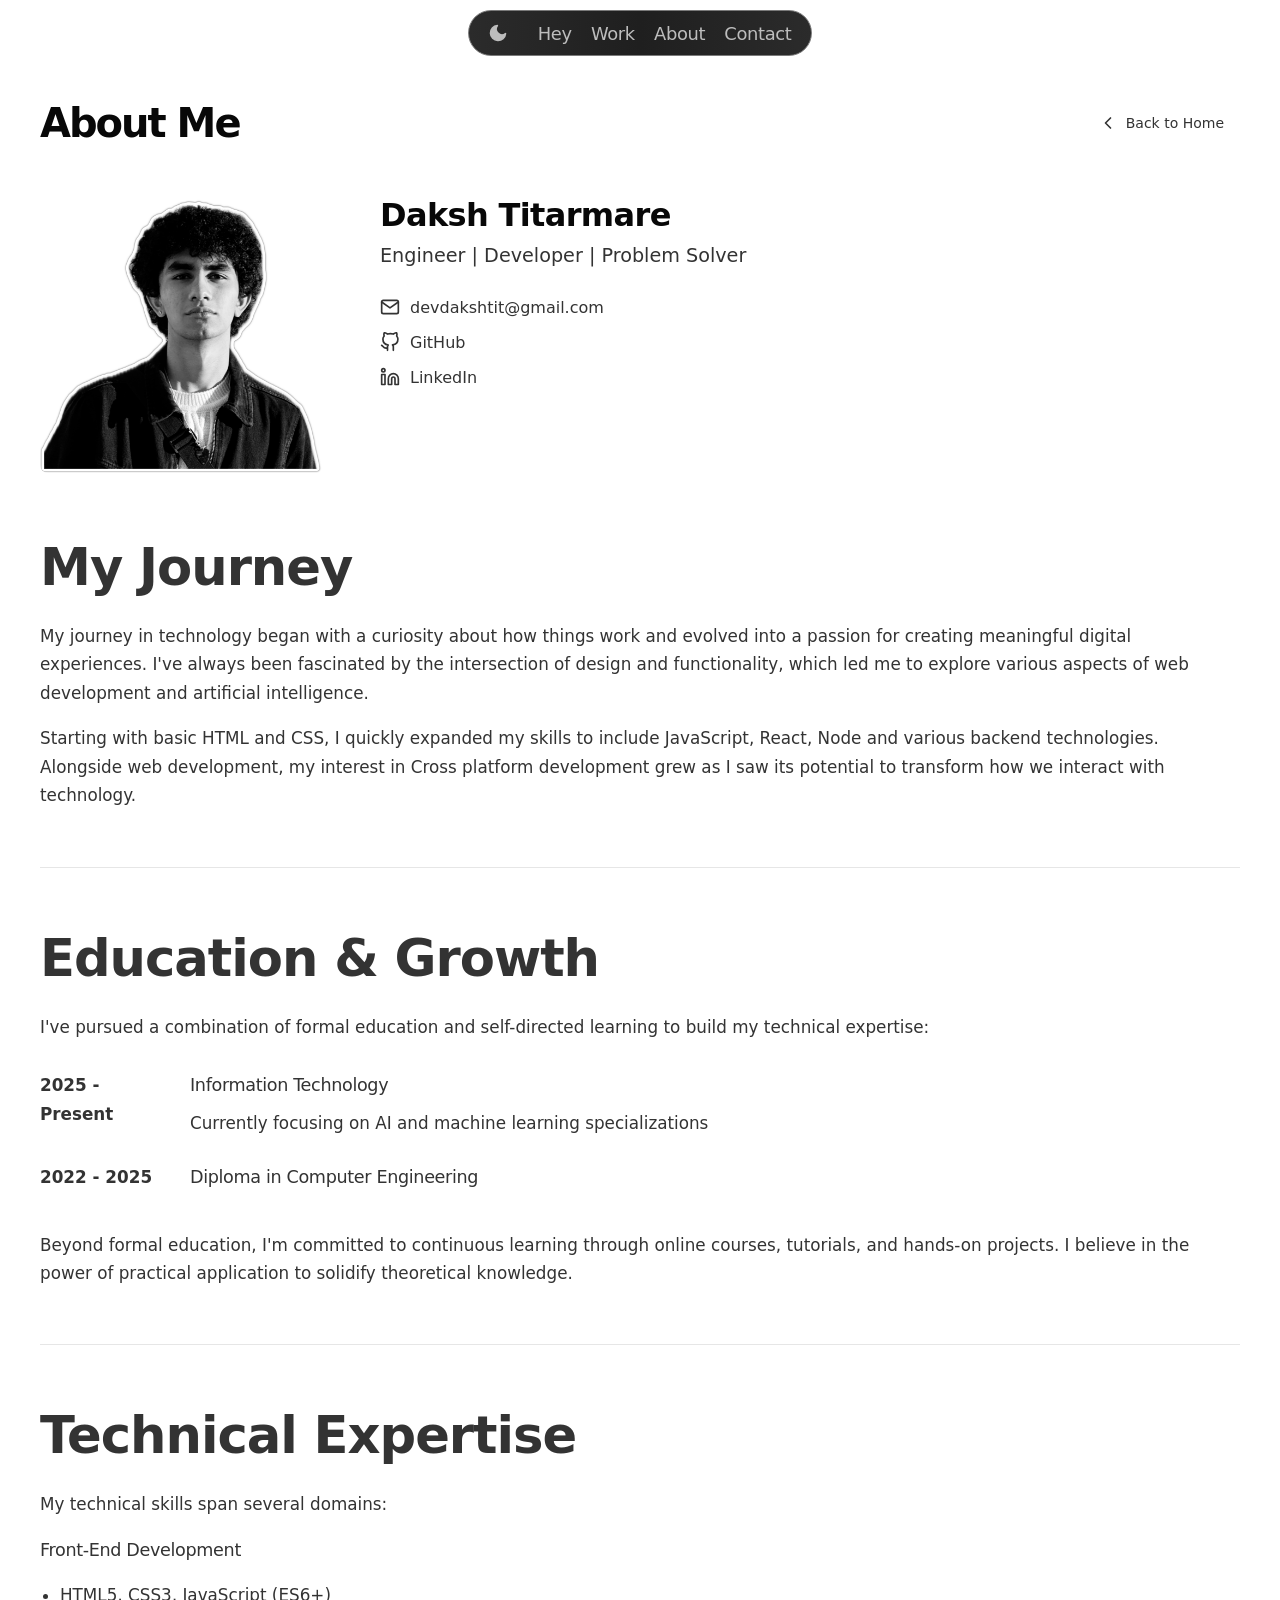
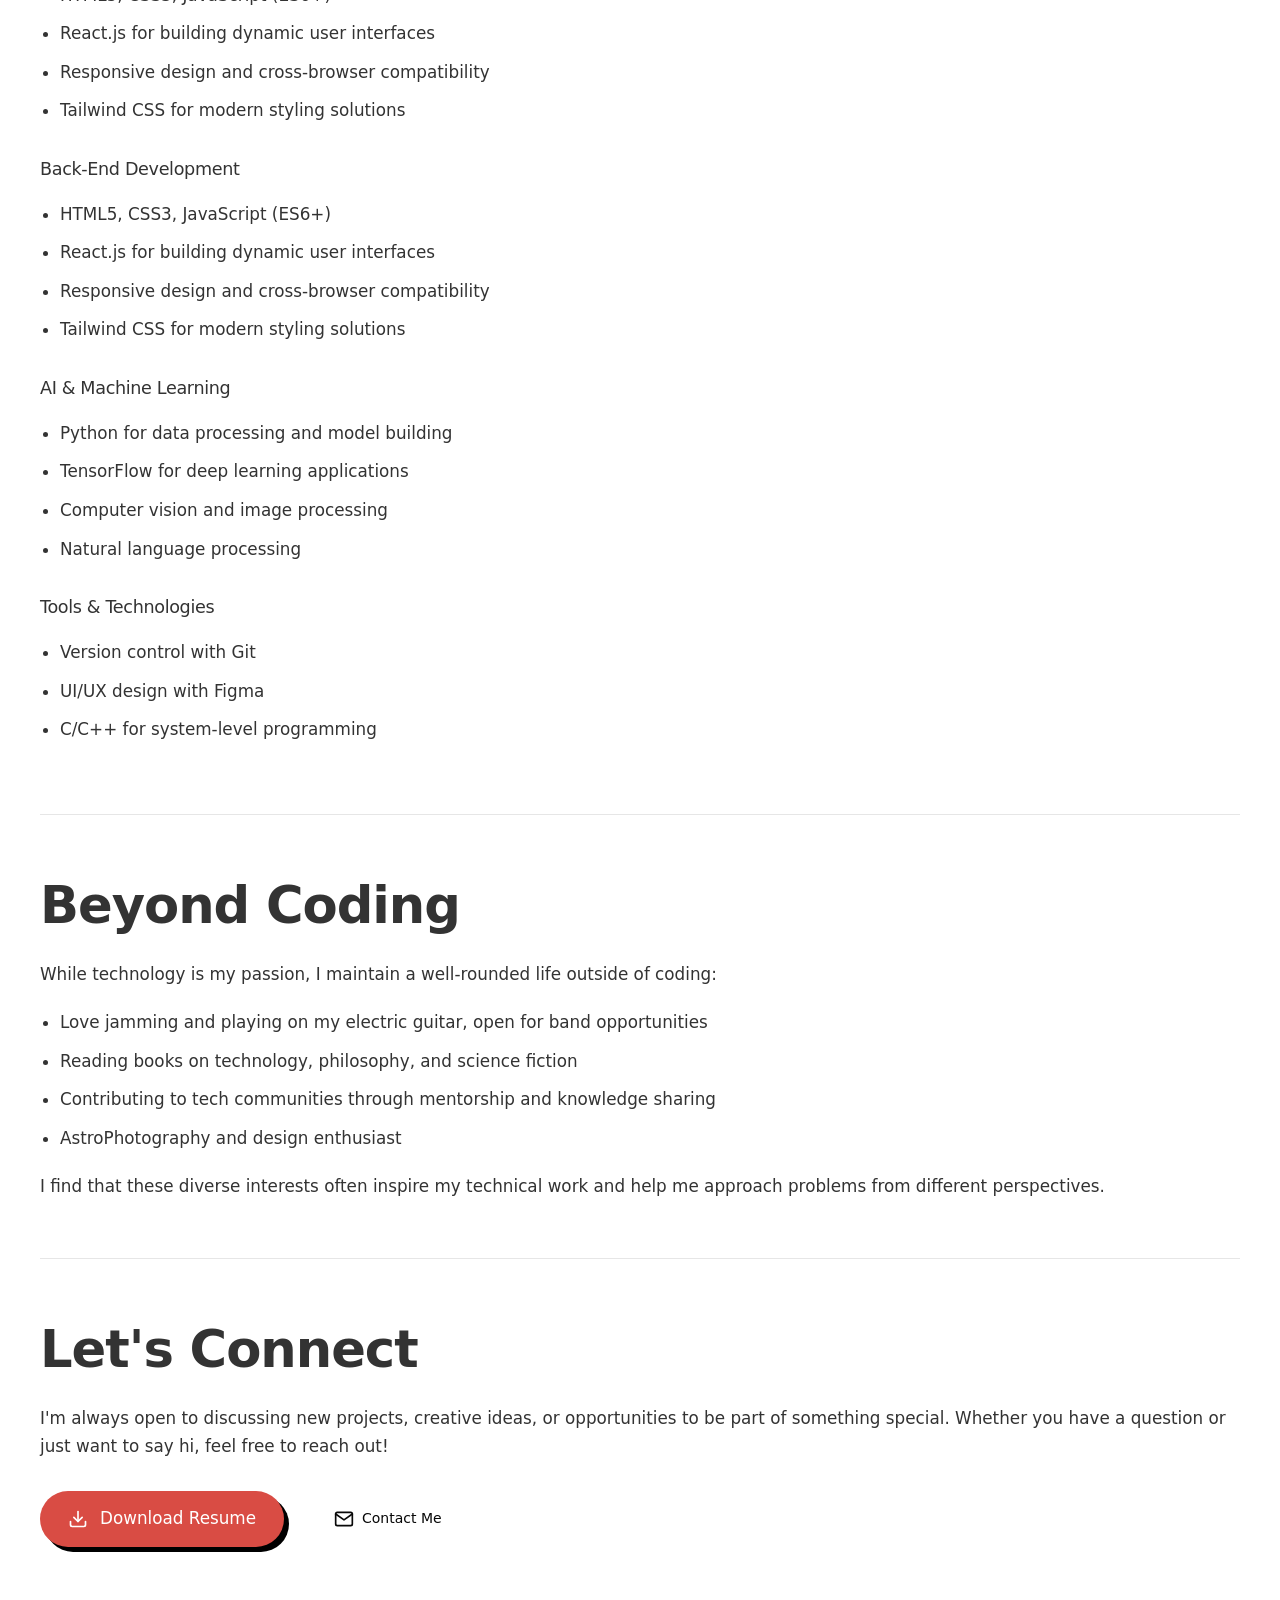
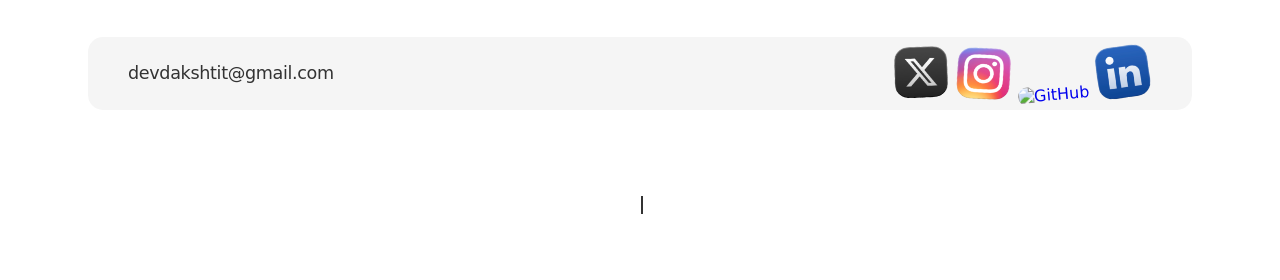
==== commit 09b22106: "personal-changes" ====
--- a/Portfolio/about.html
+++ b/Portfolio/about.html
@@ -272,11 +272,11 @@
           <div class="profile-details">
             <h2>Daksh Titarmare</h2>
             <p class="profile-title">
-              AI Engineer | Web Developer | Problem Solver
+              Engineer | Developer | Problem Solver
             </p>
 
             <div class="profile-links">
-              <a href="mailto:tanishbhavsar2007@gmail.com" class="profile-link">
+              <a href="mailto:devdakshtit@gmail.com" class="profile-link">
                 <svg
                   xmlns="http://www.w3.org/2000/svg"
                   width="20"
@@ -293,10 +293,10 @@
                   ></path>
                   <polyline points="22,6 12,13 2,6"></polyline>
                 </svg>
-                tanishbhavsar2007@gmail.com
+                devdakshtit@gmail.com
               </a>
               <a
-                href="https://github.com/Tanish-Dev"
+                href="https://github.com/dakshtitarmare"
                 target="_blank"
                 rel="noopener noreferrer"
                 class="profile-link"
@@ -319,7 +319,7 @@
                 GitHub
               </a>
               <a
-                href="https://www.linkedin.com/in/tanish-bhavsar-a96354286/"
+                href="https://www.linkedin.com/in/dakshtitarmare/"
                 target="_blank"
                 rel="noopener noreferrer"
                 class="profile-link"
@@ -360,8 +360,8 @@
               </p>
               <p>
                 Starting with basic HTML and CSS, I quickly expanded my skills
-                to include JavaScript, React, and various backend technologies.
-                Alongside web development, my interest in AI grew as I saw its
+                to include JavaScript, React, Node and various backend technologies.
+                Alongside web development, my interest in Cross platform development grew as I saw its
                 potential to transform how we interact with technology.
               </p>
             </div>
@@ -376,9 +376,9 @@
               </p>
               <ul class="education-list">
                 <li>
-                  <span class="education-year">2023 - Present</span>
+                  <span class="education-year">2025 - Present</span>
                   <div class="education-details">
-                    <h3>Computer Science Engineering</h3>
+                    <h3>Information Technology</h3>
                     <p>
                       Currently focusing on AI and machine learning
                       specializations
@@ -386,12 +386,23 @@
                   </div>
                 </li>
                 <li>
+                  <span class="education-year">2022 - 2025</span>
+                  <div class="education-details">
+                    <h3>Diploma in Computer Engineering
+                    </h3>
+                    <p>
+                      <!-- Currently focusing on AI and machine learning
+                      specializations -->
+                    </p>
+                  </div>
+                </li>
+                <!-- <li>
                   <span class="education-year">2022 - 2023</span>
                   <div class="education-details">
                     <h3>Web Development Certification</h3>
                     <p>Comprehensive training in modern web technologies</p>
                   </div>
-                </li>
+                </li> -->
               </ul>
               <p>
                 Beyond formal education, I'm committed to continuous learning
@@ -409,6 +420,16 @@
 
               <div class="expertise-category">
                 <h3>Front-End Development</h3>
+                <ul class="expertise-list">
+                  <li>HTML5, CSS3, JavaScript (ES6+)</li>
+                  <li>React.js for building dynamic user interfaces</li>
+                  <li>Responsive design and cross-browser compatibility</li>
+                  <li>Tailwind CSS for modern styling solutions</li>
+                </ul>
+              </div>
+
+              <div class="expertise-category">
+                <h3>Back-End Development</h3>
                 <ul class="expertise-list">
                   <li>HTML5, CSS3, JavaScript (ES6+)</li>
                   <li>React.js for building dynamic user interfaces</li>
@@ -524,8 +545,8 @@
     </div>
 
     <footer class="custom-footer reveal-section">
-      <a class="email" href="mailto:tanishbhavsar2007@gmail.com"
-        >tanishbhavsar2007@gmail.com</a
+      <a class="email" href="mailto:devdakshtit@gmail.com"
+        >devdakshtit@gmail.com</a
       >
       <div class="social-icons">
         <a href="#"
@@ -537,7 +558,7 @@
             alt="Instagram"
         /></a>
         <a
-          href="https://github.com/Tanish-Dev"
+          href="https://github.com/dakshtitarmare"
           target="_blank"
           rel="noopener noreferrer"
           ><img
@@ -545,7 +566,7 @@
             alt="GitHub"
         /></a>
         <a
-          href="https://www.linkedin.com/in/tanish-bhavsar-a96354286/"
+          href="https://www.linkedin.com/in/dakshtitarmare/"
           target="_blank"
           rel="noopener noreferrer"
           ><img
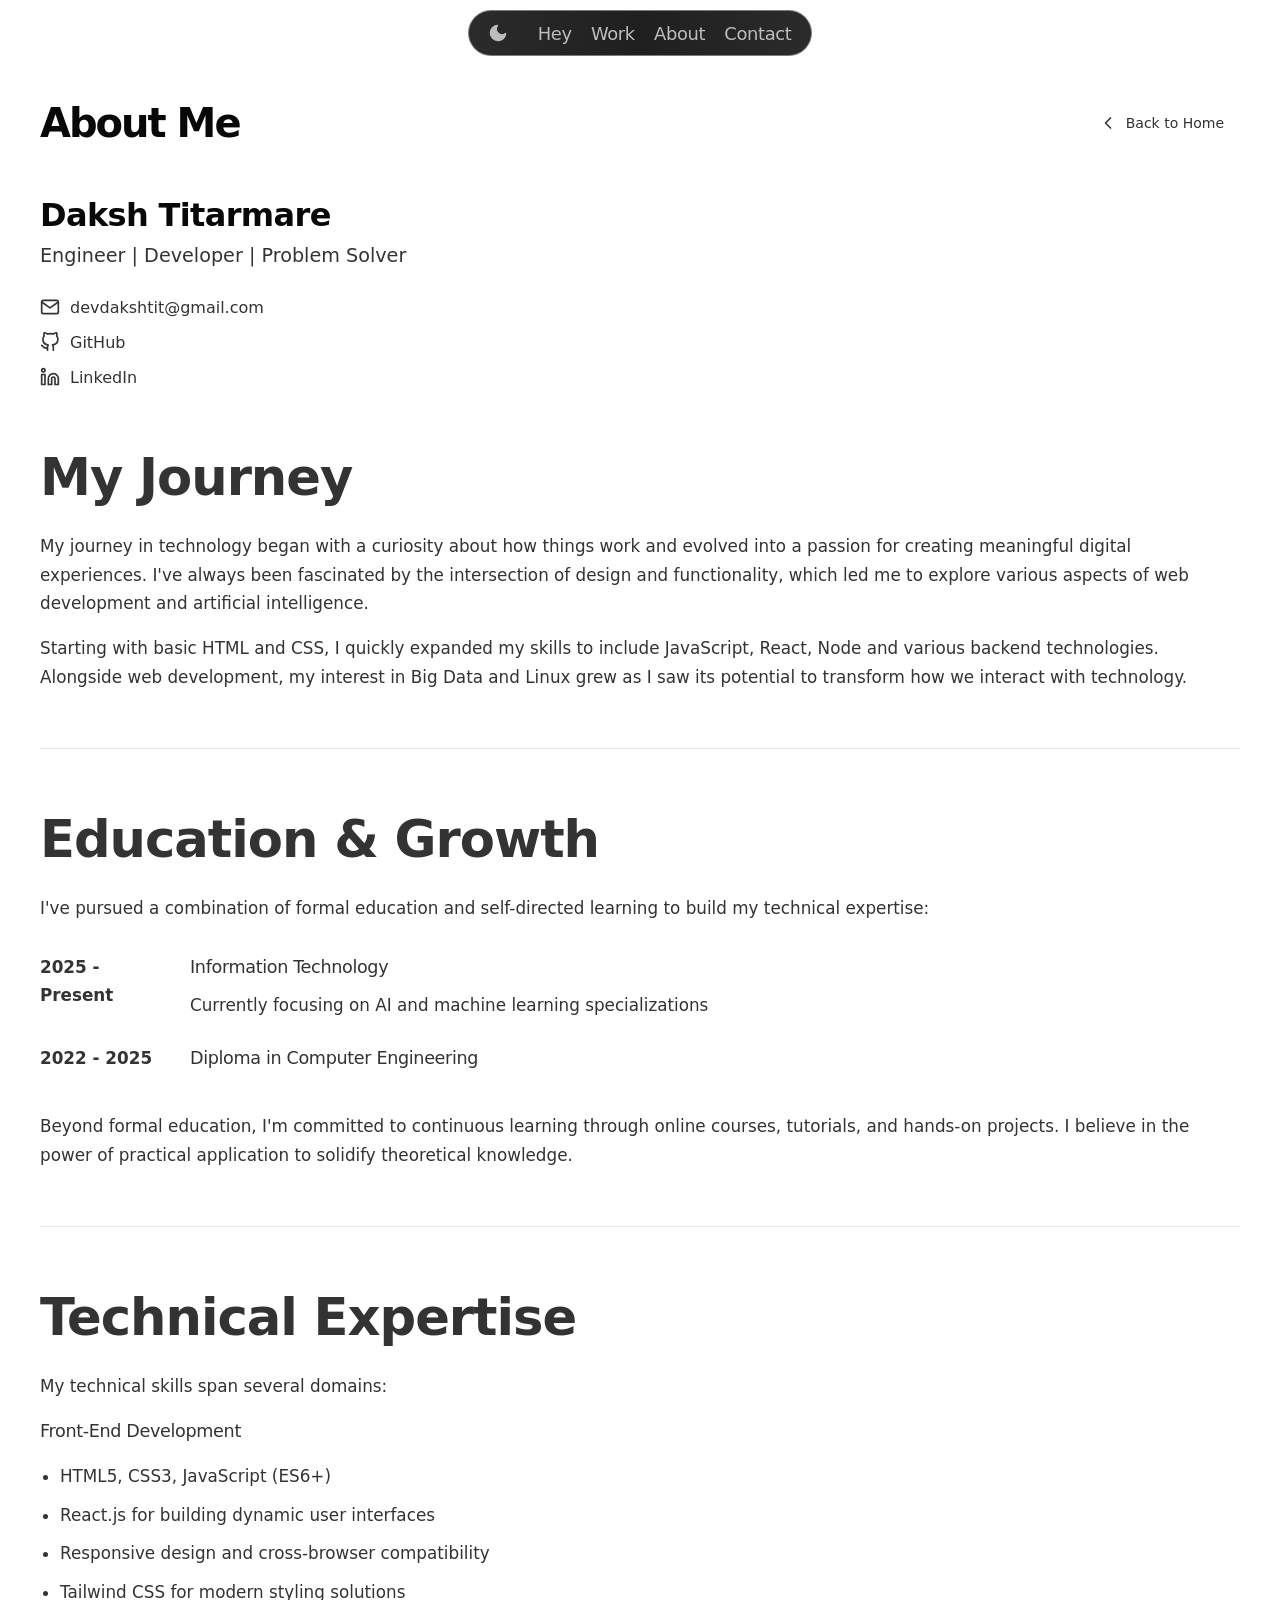
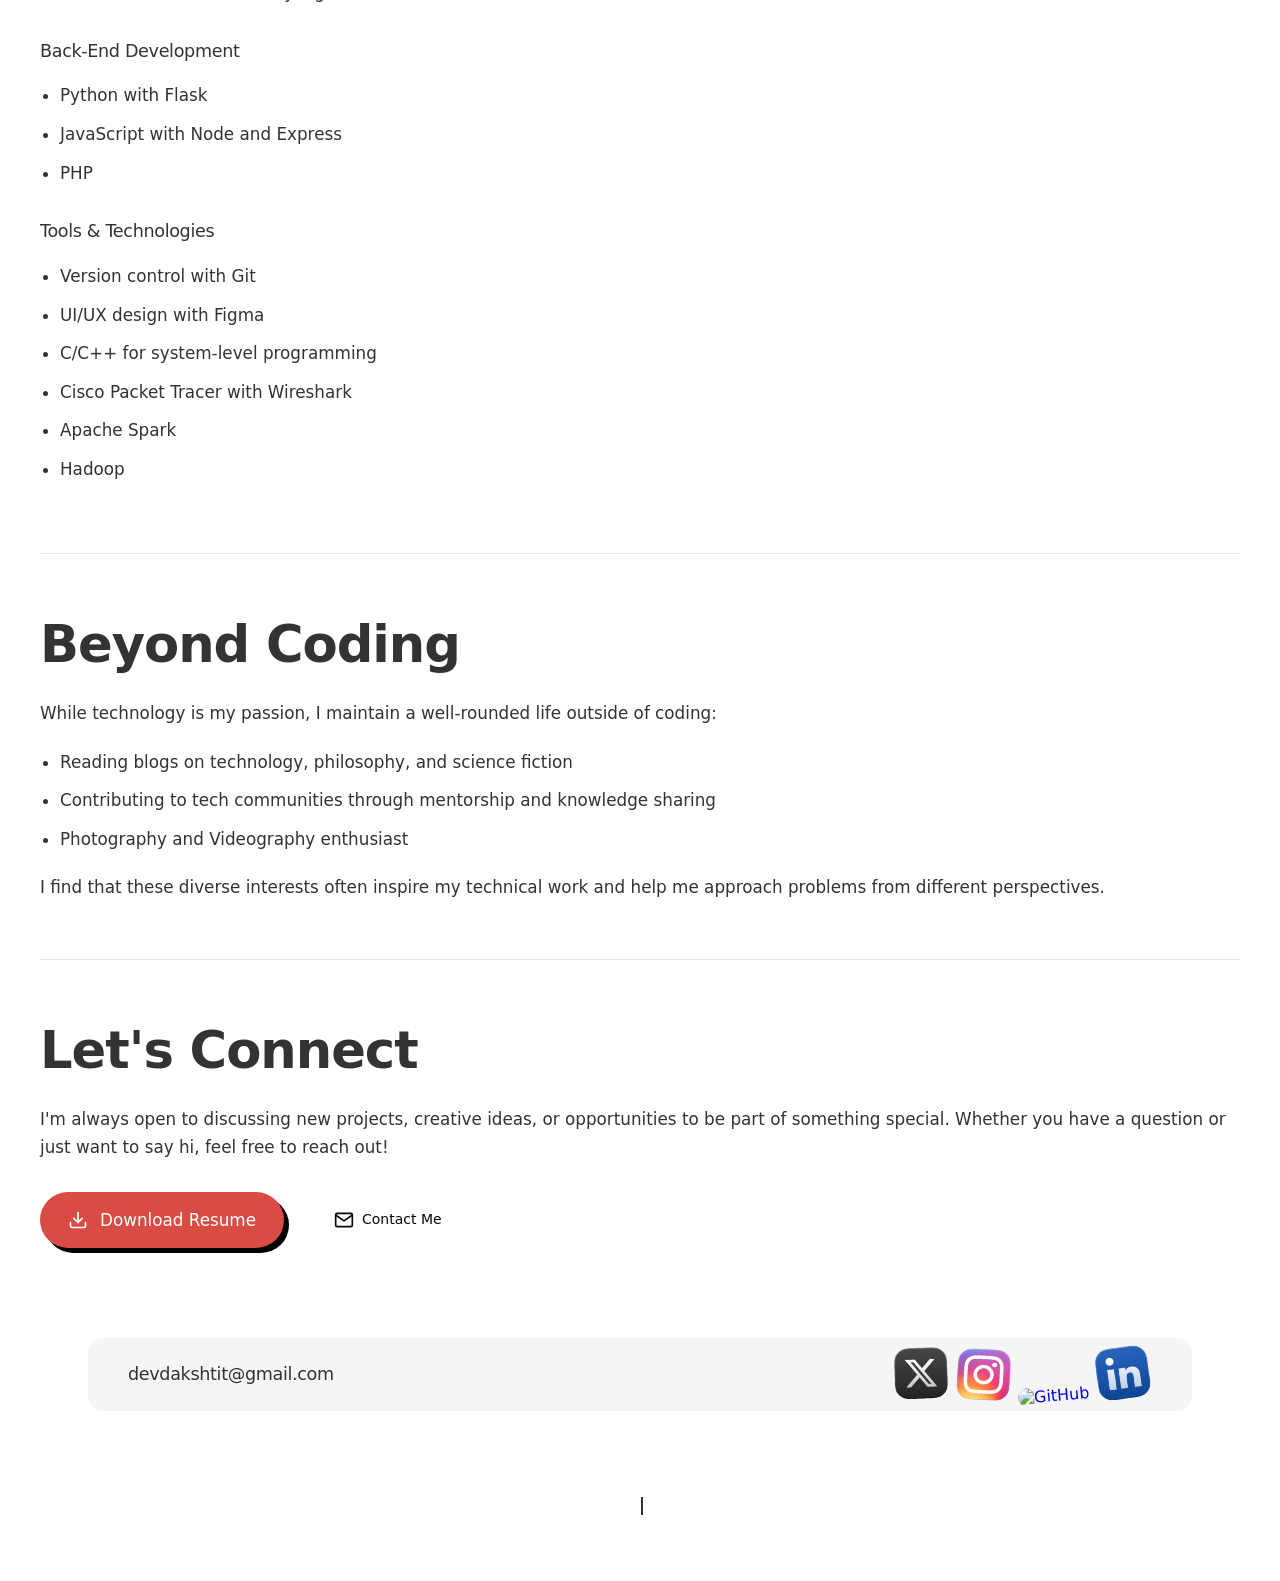
==== commit d4753bf7: "updation" ====
--- a/Portfolio/about.html
+++ b/Portfolio/about.html
@@ -265,9 +265,9 @@
 
       <div class="about-page-content">
         <div class="profile-section reveal-section delay-100">
-          <div class="profile-image-large">
+          <!-- <div class="profile-image-large">
             <img src="assets/my-image.png" alt="Daksh Titarmare" />
-          </div>
+          </div> -->
 
           <div class="profile-details">
             <h2>Daksh Titarmare</h2>
@@ -361,8 +361,9 @@
               <p>
                 Starting with basic HTML and CSS, I quickly expanded my skills
                 to include JavaScript, React, Node and various backend technologies.
-                Alongside web development, my interest in Cross platform development grew as I saw its
+                Alongside web development, my interest in Big Data and Linux grew as I saw its
                 potential to transform how we interact with technology.
+
               </p>
             </div>
           </section>
@@ -431,14 +432,14 @@
               <div class="expertise-category">
                 <h3>Back-End Development</h3>
                 <ul class="expertise-list">
-                  <li>HTML5, CSS3, JavaScript (ES6+)</li>
-                  <li>React.js for building dynamic user interfaces</li>
-                  <li>Responsive design and cross-browser compatibility</li>
-                  <li>Tailwind CSS for modern styling solutions</li>
+                  <li>Python with Flask</li>
+                  <li>JavaScript with Node and Express</li>
+                  <li>PHP</li>
+                  <!-- <li>Tailwind CSS for modern styling solutions</li> -->
                 </ul>
               </div>
 
-              <div class="expertise-category">
+              <!-- <div class="expertise-category">
                 <h3>AI & Machine Learning</h3>
                 <ul class="expertise-list">
                   <li>Python for data processing and model building</li>
@@ -446,7 +447,7 @@
                   <li>Computer vision and image processing</li>
                   <li>Natural language processing</li>
                 </ul>
-              </div>
+              </div> -->
 
               <div class="expertise-category">
                 <h3>Tools & Technologies</h3>
@@ -454,6 +455,10 @@
                   <li>Version control with Git</li>
                   <li>UI/UX design with Figma</li>
                   <li>C/C++ for system-level programming</li>
+                  <li>Cisco Packet Tracer with Wireshark</li>
+                  <li>Apache Spark</li>
+                  <li>Hadoop</li>
+
                 </ul>
               </div>
             </div>
@@ -467,18 +472,18 @@
                 outside of coding:
               </p>
               <ul class="interests-list">
-                <li>
+                <!-- <li>
                   Love jamming and playing on my electric guitar, open for band
                   opportunities
-                </li>
+                </li> -->
                 <li>
-                  Reading books on technology, philosophy, and science fiction
+                  Reading blogs on technology, philosophy, and science fiction
                 </li>
                 <li>
                   Contributing to tech communities through mentorship and
                   knowledge sharing
                 </li>
-                <li>AstroPhotography and design enthusiast</li>
+                <li>Photography and Videography  enthusiast</li>
               </ul>
               <p>
                 I find that these diverse interests often inspire my technical
@@ -497,7 +502,7 @@
               </p>
               <div class="resume-download">
                 <a
-                  href="assets/Daksh Titarmare Resume.pdf"
+                  href="assets/resume_daksh-1.pdf"
                   class="resume-button"
                   download
                 >
